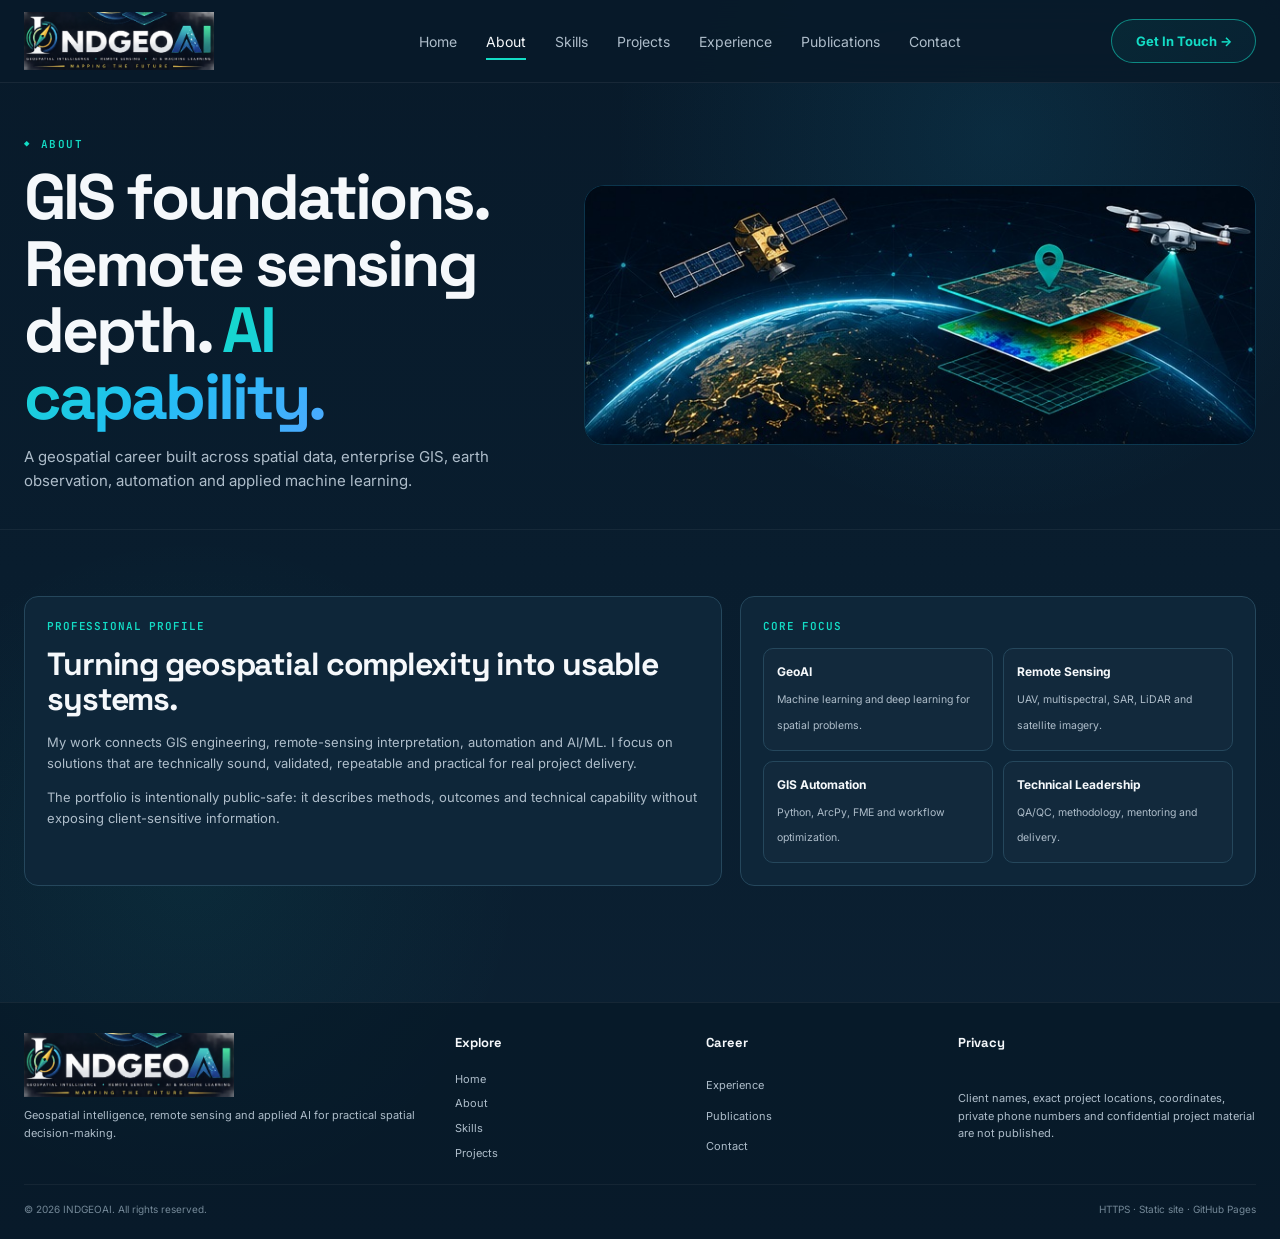
==== about.html @ 771cdc57 "Add files via upload" ====
<!doctype html><html lang="en"><head>
<meta charset="utf-8"><meta name="viewport" content="width=device-width,initial-scale=1">
<meta name="description" content="INDGEOAI — Geospatial AI, Remote Sensing and GIS portfolio.">
<title>About | INDGEOAI</title>
<link rel="icon" type="image/png" href="assets/favicon.png">
<link rel="preconnect" href="https://fonts.googleapis.com"><link rel="preconnect" href="https://fonts.gstatic.com" crossorigin>
<link href="https://fonts.googleapis.com/css2?family=Inter:wght@400;500;600;700&family=JetBrains+Mono:wght@400;500;600&family=Space+Grotesk:wght@500;600;700&display=swap" rel="stylesheet">
<link rel="stylesheet" href="indgeoai-v5.css?v=6">
</head><body><div class="bg-grid"></div><header class="site-header"><div class="container nav">
<a href="index.html"><img class="logo-img" src="assets/logo.png" alt="INDGEOAI logo"></a>
<button class="menu-btn" aria-label="Open navigation">Menu</button>
<nav class="nav-links"><a href="index.html" class="">Home</a><a href="about.html" class="active">About</a><a href="skills.html" class="">Skills</a><a href="projects.html" class="">Projects</a><a href="experience.html" class="">Experience</a><a href="publications.html" class="">Publications</a><a href="contact.html" class="">Contact</a></nav>
<div class="nav-actions"><a class="header-cta" href="contact.html">Get In Touch →</a></div>
</div></header><main>
<section class="container page-hero reveal"><div><div class="kicker">About</div><h1>GIS foundations. Remote sensing depth. <span class="gradient-text">AI capability.</span></h1><p>A geospatial career built across spatial data, enterprise GIS, earth observation, automation and applied machine learning.</p></div><div class="page-scene"><img class="page-hero-image" src="assets/hero-geoai.jpg" alt="Synthetic GeoAI globe, satellite, drone and map layers"></div></section>
<section class="section section-border"><div class="container about-grid">
<div class="story-card reveal"><div class="dash-title">Professional Profile</div><h2 class="section-title" style="font-size:32px;margin-bottom:16px">Turning geospatial complexity into usable systems.</h2><p>My work connects GIS engineering, remote-sensing interpretation, automation and AI/ML. I focus on solutions that are technically sound, validated, repeatable and practical for real project delivery.</p><p style="margin-top:13px">The portfolio is intentionally public-safe: it describes methods, outcomes and technical capability without exposing client-sensitive information.</p></div>
<div class="focus-card reveal"><div class="dash-title">Core Focus</div><div class="focus-grid">
<div class="focus-item"><b>GeoAI</b><span>Machine learning and deep learning for spatial problems.</span></div>
<div class="focus-item"><b>Remote Sensing</b><span>UAV, multispectral, SAR, LiDAR and satellite imagery.</span></div>
<div class="focus-item"><b>GIS Automation</b><span>Python, ArcPy, FME and workflow optimization.</span></div>
<div class="focus-item"><b>Technical Leadership</b><span>QA/QC, methodology, mentoring and delivery.</span></div>
</div></div>
</div></section>
</main><footer class="footer"><div class="container">
<div class="footer-grid">
<div><img src="assets/logo.png" class="footer-logo" alt="INDGEOAI"><p style="margin-top:10px">Geospatial intelligence, remote sensing and applied AI for practical spatial decision-making.</p></div>
<div class="footer-col"><h4>Explore</h4><a href="index.html">Home</a><a href="about.html">About</a><a href="skills.html">Skills</a><a href="projects.html">Projects</a></div>
<div class="footer-col"><h4>Career</h4><a href="experience.html">Experience</a><a href="publications.html">Publications</a><a href="contact.html">Contact</a></div>
<div class="footer-col"><h4>Privacy</h4><p>Client names, exact project locations, coordinates, private phone numbers and confidential project material are not published.</p></div>
</div>
<div class="footer-bottom"><span>© 2026 INDGEOAI. All rights reserved.</span><span>HTTPS · Static site · GitHub Pages</span></div>
</div></footer><script src="indgeoai-v5.js?v=6"></script></body></html>
---- indgeoai-v5.css ----
:root{
  --bg:#081a2a;
  --bg2:#0c2133;
  --bg3:#10283c;
  --panel:#0e2639;
  --panel2:#122f45;
  --panel3:#17384f;
  --line:#25475c;
  --line2:#35617a;
  --text:#f5f8fb;
  --muted:#aebdca;
  --dim:#748898;
  --teal:#13dcc5;
  --cyan:#22bff4;
  --blue:#4da9ff;
  --green:#70d548;
  --gold:#f2b741;
  --danger:#ff796c;
  --display:"Space Grotesk",Inter,system-ui,sans-serif;
  --body:Inter,system-ui,-apple-system,BlinkMacSystemFont,"Segoe UI",sans-serif;
  --mono:"JetBrains Mono",ui-monospace,SFMono-Regular,Consolas,monospace;
  --max:1320px;
}
*{box-sizing:border-box;margin:0;padding:0}
html{scroll-behavior:smooth}
body{
  min-height:100vh;color:var(--text);font-family:var(--body);line-height:1.6;
  background:
    radial-gradient(circle at 78% 11%,rgba(34,191,244,.10),transparent 26%),
    radial-gradient(circle at 15% 70%,rgba(19,220,197,.06),transparent 24%),
    linear-gradient(180deg,var(--bg) 0%,#091d2e 46%,var(--bg2) 100%);
  -webkit-font-smoothing:antialiased;
}
a{text-decoration:none;color:inherit}
img{display:block;max-width:100%}
button,input,textarea{font:inherit}
button{cursor:pointer}
::selection{background:rgba(19,220,197,.25)}
.container{width:min(var(--max),calc(100% - 48px));margin-inline:auto}
.bg-grid{
  position:fixed;inset:0;pointer-events:none;z-index:-2;opacity:.24;
  background-image:linear-gradient(rgba(255,255,255,.025) 1px,transparent 1px),linear-gradient(90deg,rgba(255,255,255,.025) 1px,transparent 1px);
  background-size:68px 68px;
  mask-image:radial-gradient(ellipse 82% 62% at 58% 8%,black 30%,transparent 82%);
}

/* Header */
.site-header{
  position:sticky;top:0;z-index:100;background:rgba(8,26,42,.90);backdrop-filter:blur(18px);
  border-bottom:1px solid rgba(255,255,255,.065);
}
.nav{height:82px;display:grid;grid-template-columns:290px 1fr 190px;align-items:center;gap:22px}
.logo-img{height:58px;width:auto;max-width:280px;object-fit:contain}
.nav-links{display:flex;align-items:center;justify-content:center;gap:29px;color:var(--muted);font-size:14px}
.nav-links a{position:relative;padding:29px 0 27px;white-space:nowrap;transition:.2s}
.nav-links a:hover,.nav-links a.active{color:var(--text)}
.nav-links a:after{content:"";position:absolute;height:2px;left:0;right:100%;bottom:20px;background:var(--teal);transition:.2s}
.nav-links a:hover:after,.nav-links a.active:after{right:0}
.nav-actions{display:flex;justify-content:flex-end;align-items:center;gap:12px}
.header-cta{
  min-width:145px;display:inline-flex;justify-content:center;align-items:center;gap:9px;
  border:1px solid rgba(19,220,197,.55);border-radius:999px;padding:11px 18px;color:var(--teal);
  background:linear-gradient(135deg,rgba(19,220,197,.07),rgba(34,191,244,.05));font-weight:700;font-size:13px
}
.header-cta:hover{background:rgba(19,220,197,.12)}
.menu-btn{display:none;border:1px solid var(--line);background:var(--panel);color:var(--text);border-radius:10px;padding:9px 12px}

/* Typography */
.kicker{display:flex;align-items:center;gap:10px;color:var(--teal);font:600 11px var(--mono);letter-spacing:.14em;text-transform:uppercase}
.kicker:before{content:"◆";font-size:9px}
h1,h2,h3,h4{font-family:var(--display)}
.gradient-text{background:linear-gradient(135deg,var(--teal),var(--cyan) 52%,var(--blue));-webkit-background-clip:text;background-clip:text;color:transparent}
.section-title{font-size:clamp(30px,3.6vw,48px);letter-spacing:-.035em;line-height:1.08}
.section-copy{max-width:650px;color:var(--muted);font-size:14.5px}
.accent-line{height:3px;width:56px;background:linear-gradient(90deg,var(--gold),transparent);margin:18px 0 24px}

/* Buttons */
.btn{display:inline-flex;align-items:center;justify-content:center;gap:9px;border-radius:10px;padding:13px 19px;font-weight:700;font-size:13px;transition:.2s}
.btn-primary{background:linear-gradient(135deg,#119f8e,var(--teal));color:#061c23;border:1px solid var(--teal)}
.btn-outline{border:1px solid var(--line2);color:var(--text);background:rgba(255,255,255,.018)}
.btn:hover{transform:translateY(-2px)}

/* Hero scene */
.home-hero{padding:48px 0 26px;min-height:610px;display:grid;grid-template-columns:.92fr 1.08fr;gap:28px;align-items:center}
.hero-copy h1{font-size:clamp(44px,5.3vw,72px);line-height:1.04;letter-spacing:-.045em;margin-top:18px}
.hero-copy p{font-size:17px;color:var(--muted);max-width:640px;margin-top:22px}
.hero-actions{display:flex;gap:12px;flex-wrap:wrap;margin-top:28px}
.geo-stage{position:relative;height:500px;min-width:0}
.geo-stage svg{position:absolute;inset:0;width:100%;height:100%}
.globe-glow{filter:drop-shadow(0 0 30px rgba(34,191,244,.18))}
.scene-label{
  position:absolute;right:24px;bottom:28px;padding:12px 14px;border-radius:12px;border:1px solid rgba(255,255,255,.08);
  background:rgba(8,27,43,.72);backdrop-filter:blur(8px);font:500 10px var(--mono);color:var(--muted);letter-spacing:.04em
}

/* Metric bar */
.metric-bar{display:grid;grid-template-columns:repeat(5,1fr);border:1px solid var(--line);border-radius:16px;background:linear-gradient(180deg,rgba(18,47,69,.9),rgba(11,33,51,.85));overflow:hidden;margin:16px auto 42px}
.metric-item{min-height:106px;display:grid;grid-template-columns:48px 1fr;gap:13px;align-items:center;padding:20px;border-right:1px solid var(--line)}
.metric-item:last-child{border-right:none}
.metric-icon{width:42px;height:42px;border:1px solid rgba(19,220,197,.35);border-radius:11px;display:grid;place-items:center;color:var(--teal);font-size:22px;background:rgba(19,220,197,.05)}
.metric-item strong{font:700 29px var(--display);color:var(--cyan);display:block;line-height:1}
.metric-item span{color:var(--muted);font-size:11px}

/* Section shared */
.section{padding:66px 0}
.section-border{border-top:1px solid rgba(255,255,255,.055)}
.section-head{display:flex;align-items:end;justify-content:space-between;gap:30px;margin-bottom:28px}
.section-head .left{display:grid;gap:9px}

/* Visual project cards */
.project-grid{display:grid;grid-template-columns:repeat(4,1fr);gap:16px}
.project-card{border:1px solid var(--line);background:linear-gradient(180deg,var(--panel),rgba(10,31,48,.96));border-radius:14px;overflow:hidden;transition:.22s;min-width:0}
.project-card:hover{transform:translateY(-4px);border-color:var(--line2);box-shadow:0 18px 45px rgba(0,0,0,.16)}
.project-art{height:150px;position:relative;overflow:hidden;background:#12324a}
.project-art svg{width:100%;height:100%}
.project-body{padding:16px}
.project-card h3{font-size:17px;margin:0 0 8px}
.project-card p{font-size:12.7px;color:var(--muted);min-height:60px}
.pills{display:flex;gap:7px;flex-wrap:wrap;margin-top:12px}
.pill{font:500 9.5px var(--mono);border:1px solid rgba(19,220,197,.38);border-radius:999px;padding:4px 8px;color:var(--teal)}
.pill.green{border-color:rgba(112,213,72,.38);color:var(--green)}
.pill.blue{border-color:rgba(77,169,255,.4);color:var(--blue)}
.card-arrow{width:28px;height:28px;border:1px solid rgba(19,220,197,.4);border-radius:50%;display:grid;place-items:center;color:var(--teal);margin-left:auto;margin-top:-29px}

/* Page hero */
.page-hero{padding:54px 0 36px;display:grid;grid-template-columns:.88fr 1.12fr;gap:32px;align-items:center}
.page-hero h1{font-size:clamp(42px,5vw,64px);line-height:1.04;letter-spacing:-.045em;margin-top:13px}
.page-hero p{color:var(--muted);font-size:15px;margin-top:15px;max-width:620px}
.page-scene{height:260px;position:relative}
.page-scene svg{width:100%;height:100%}

/* Filters */
.filters{display:flex;gap:10px;flex-wrap:wrap;margin:6px 0 24px}
.filter-btn{border:1px solid var(--line);background:rgba(255,255,255,.018);color:var(--muted);padding:9px 14px;border-radius:8px;font-size:11px;transition:.2s}
.filter-btn:hover{border-color:var(--line2);color:var(--text)}
.filter-btn.active{background:linear-gradient(135deg,#118f82,#13bda9);border-color:var(--teal);color:#061c23;font-weight:700}
.project-card.hidden{display:none}

/* Experience dashboard */
.career-wrap{border:1px solid var(--line);border-radius:16px;padding:18px 20px;background:rgba(13,38,57,.88)}
.career-track{display:grid;grid-template-columns:repeat(5,1fr);gap:0;position:relative;padding-bottom:30px}
.career-track:after{content:"";position:absolute;left:20px;right:20px;bottom:9px;height:2px;background:linear-gradient(90deg,var(--teal),var(--cyan),var(--blue),var(--gold))}
.career-step{padding:8px 20px;border-right:1px solid var(--line);position:relative;min-height:138px}
.career-step:last-child{border-right:none}
.career-step:after{content:"";position:absolute;width:13px;height:13px;border-radius:50%;background:var(--bg);border:3px solid var(--cyan);bottom:-27px;left:50%;transform:translateX(-50%);box-shadow:0 0 0 4px rgba(34,191,244,.08)}
.career-year{font:500 10px var(--mono);color:var(--cyan);margin-bottom:6px}
.career-step h3{font-size:15px;margin-bottom:6px}
.career-step p{font-size:11.3px;color:var(--muted)}
.dashboard-grid{display:grid;grid-template-columns:1fr 1.05fr 1.05fr .78fr;gap:14px;margin-top:14px}
.dash-card{border:1px solid var(--line);border-radius:14px;background:var(--panel);padding:18px;min-width:0}
.dash-title{font:600 11px var(--mono);letter-spacing:.08em;text-transform:uppercase;color:var(--teal);margin-bottom:14px}
.dash-list{display:grid;gap:12px}
.dash-row{display:grid;grid-template-columns:34px 1fr;gap:10px;align-items:start}
.dash-icon{width:32px;height:32px;border:1px solid rgba(19,220,197,.3);border-radius:8px;display:grid;place-items:center;color:var(--teal)}
.dash-row b{font-size:12.5px;display:block}
.dash-row span{font-size:11px;color:var(--muted)}
.skill-mini{display:grid;grid-template-columns:1fr 1fr;gap:8px}
.skill-mini div{padding:10px;border:1px solid var(--line);border-radius:9px;color:var(--muted);font-size:11px;background:rgba(255,255,255,.015)}
.education-item{display:grid;grid-template-columns:36px 1fr;gap:10px;margin-bottom:14px}
.education-item b{font-size:12px}
.education-item span{display:block;color:var(--muted);font-size:10.5px}
.glance{display:grid;gap:13px}
.glance-item{display:grid;grid-template-columns:34px 1fr;gap:10px;align-items:center}
.glance-item strong{display:block;color:var(--cyan);font:700 23px var(--display);line-height:1}
.glance-item span{font-size:10.5px;color:var(--muted)}
.bottom-dashboard{display:grid;grid-template-columns:1fr 1fr 1.2fr;gap:14px;margin-top:14px}
.bullet-list{padding-left:16px;color:var(--muted);font-size:11.5px}
.bullet-list li{margin-bottom:7px}

/* About / skills */
.about-grid{display:grid;grid-template-columns:1.15fr .85fr;gap:18px}
.story-card,.focus-card{border:1px solid var(--line);border-radius:14px;background:var(--panel);padding:22px}
.story-card p,.focus-card p{color:var(--muted);font-size:13px}
.focus-grid{display:grid;grid-template-columns:1fr 1fr;gap:10px;margin-top:15px}
.focus-item{padding:13px;border:1px solid var(--line);border-radius:10px;background:rgba(255,255,255,.015)}
.focus-item b{display:block;font-size:12px;margin-bottom:4px}
.focus-item span{font-size:10.5px;color:var(--muted)}
.skills-grid{display:grid;grid-template-columns:repeat(3,1fr);gap:14px}
.skill-card{border:1px solid var(--line);border-radius:14px;background:var(--panel);padding:19px}
.skill-card h3{font-size:16px;margin-bottom:12px}
.skill-tags{display:flex;flex-wrap:wrap;gap:7px}
.skill-tag{font-size:10.5px;color:var(--muted);border:1px solid var(--line);border-radius:999px;padding:6px 9px;background:rgba(255,255,255,.015)}

/* Publications */
.pub-layout{display:grid;grid-template-columns:1.2fr .8fr;gap:16px}
.pub-card{border:1px solid var(--line);background:var(--panel);border-radius:14px;padding:20px}
.pub-item{padding:16px 0;border-bottom:1px solid var(--line)}
.pub-item:last-child{border-bottom:none}
.pub-item small{color:var(--teal);font:500 10px var(--mono)}
.pub-item h3{font-size:16px;margin:6px 0}
.pub-item p{font-size:11.5px;color:var(--muted)}
.award-grid{display:grid;gap:10px}
.award{display:grid;grid-template-columns:40px 1fr;gap:11px;padding:13px;border:1px solid var(--line);border-radius:10px;background:rgba(255,255,255,.015)}
.award .icon{width:38px;height:38px;border-radius:10px;border:1px solid rgba(242,183,65,.36);display:grid;place-items:center;color:var(--gold)}
.award b{font-size:12px;display:block}
.award span{font-size:10.5px;color:var(--muted)}

/* Contact */
.contact-grid{display:grid;grid-template-columns:1fr 1.15fr;gap:34px}
.contact-side{display:grid;gap:14px}
.contact-cards{display:grid;grid-template-columns:1fr 1fr;gap:12px}
.contact-card{border:1px solid var(--line);border-radius:14px;background:var(--panel);padding:18px}
.contact-card .big-icon{width:46px;height:46px;border-radius:50%;border:1px solid rgba(19,220,197,.4);display:grid;place-items:center;color:var(--teal);font-size:20px;margin-bottom:12px}
.contact-card h3{font-size:15px}.contact-card p{font-size:11.5px;color:var(--muted);margin:5px 0 12px}
.contact-card a{font:500 10.5px var(--mono);color:var(--teal)}
.project-inquiry{display:flex;justify-content:space-between;gap:15px;align-items:center;border:1px solid var(--line);border-radius:14px;background:var(--panel);padding:18px}
.project-inquiry p{font-size:11.5px;color:var(--muted)}
.form-card{border-left:1px solid var(--line);padding-left:34px}
.form-card h2{color:var(--cyan);font-size:20px;margin-bottom:10px}
.contact-form{display:grid;grid-template-columns:1fr 1fr;gap:10px;background:var(--panel);border:1px solid var(--line);padding:16px;border-radius:14px}
.contact-form input,.contact-form textarea{
  border:1px solid var(--line);border-radius:7px;background:#0b2335;color:var(--text);padding:12px;outline:none;font-size:11px
}
.contact-form input:focus,.contact-form textarea:focus{border-color:var(--teal)}
.contact-form textarea{grid-column:1/-1;min-height:112px;resize:vertical}
.contact-form button{grid-column:1/-1}
.services{display:grid;grid-template-columns:repeat(4,1fr);gap:12px;margin-top:18px}
.service-card{border:1px solid var(--line);border-radius:12px;background:var(--panel);padding:16px}
.service-card b{display:block;font-size:12.5px;margin:8px 0 5px}
.service-card p{font-size:10.5px;color:var(--muted)}

/* Footer */
.footer{margin-top:50px;border-top:1px solid rgba(255,255,255,.06);background:rgba(6,22,35,.55);padding:30px 0 22px}
.footer-grid{display:grid;grid-template-columns:1.35fr .75fr .75fr 1fr;gap:28px}
.footer-logo{height:64px;width:auto;max-width:290px;object-fit:contain}
.footer p,.footer a{font-size:11px;color:var(--muted)}
.footer h4{font-size:13px;margin-bottom:10px}
.footer-col{display:grid;gap:7px}
.footer-bottom{display:flex;justify-content:space-between;gap:16px;color:var(--dim);font-size:10px;border-top:1px solid rgba(255,255,255,.05);padding-top:16px;margin-top:22px}

/* Animation */
.reveal{opacity:0;transform:translateY(10px);transition:.45s ease}
.reveal.in{opacity:1;transform:none}

/* Responsive */
@media(max-width:1180px){
  .nav{grid-template-columns:240px 1fr 160px}.logo-img{height:50px}.nav-links{gap:18px;font-size:13px}
  .project-grid{grid-template-columns:repeat(3,1fr)}
  .dashboard-grid{grid-template-columns:1fr 1fr}.bottom-dashboard{grid-template-columns:1fr 1fr}
}
@media(max-width:920px){
  .nav{grid-template-columns:1fr auto}.menu-btn{display:block}.nav-actions{display:none}
  .nav-links{display:none;position:absolute;left:24px;right:24px;top:76px;flex-direction:column;align-items:stretch;padding:14px;border:1px solid var(--line);border-radius:12px;background:var(--panel);box-shadow:0 18px 40px rgba(0,0,0,.28)}
  .nav-links.open{display:flex}.nav-links a{padding:9px 11px}.nav-links a:after{display:none}
  .home-hero,.page-hero,.about-grid,.contact-grid,.pub-layout{grid-template-columns:1fr}
  .geo-stage{height:400px}.page-scene{height:220px}
  .metric-bar{grid-template-columns:repeat(3,1fr)}.metric-item:nth-child(3){border-right:none}
  .project-grid{grid-template-columns:repeat(2,1fr)}
  .career-track{grid-template-columns:1fr}.career-track:after{display:none}.career-step{border-right:none;border-bottom:1px solid var(--line);min-height:auto}.career-step:after{display:none}
  .form-card{border-left:none;padding-left:0}.services{grid-template-columns:repeat(2,1fr)}
  .footer-grid{grid-template-columns:1fr 1fr}
}
@media(max-width:640px){
  .container{width:calc(100% - 26px)}
  .home-hero{padding-top:34px}.hero-copy h1{font-size:44px}.geo-stage{height:340px}
  .metric-bar,.project-grid,.dashboard-grid,.bottom-dashboard,.skills-grid,.contact-cards,.services,.footer-grid{grid-template-columns:1fr}
  .metric-item{border-right:none;border-bottom:1px solid var(--line)}
  .section-head{align-items:flex-start;flex-direction:column}
  .focus-grid{grid-template-columns:1fr}
  .contact-form{grid-template-columns:1fr}.contact-form textarea,.contact-form button{grid-column:1}
  .footer-bottom{flex-direction:column}
}


/* ===== V6 synthetic geospatial imagery ===== */
.project-art img{
  width:100%;
  height:100%;
  display:block;
  object-fit:cover;
  object-position:center;
  transition:transform .35s ease, filter .35s ease;
}
.project-card:hover .project-art img{
  transform:scale(1.035);
  filter:saturate(1.06) contrast(1.03);
}
.hero-image{
  position:absolute;
  inset:0;
  width:100%;
  height:100%;
  object-fit:cover;
  object-position:center;
  border-radius:22px;
  border:1px solid rgba(34,191,244,.18);
  box-shadow:0 22px 65px rgba(0,0,0,.18);
}
.geo-stage:after{
  content:"";
  position:absolute;
  inset:0;
  border-radius:22px;
  background:linear-gradient(90deg,rgba(8,26,42,.18),transparent 38%,rgba(8,26,42,.06));
  pointer-events:none;
}
.page-hero-image{
  width:100%;
  height:100%;
  object-fit:cover;
  object-position:center;
  border-radius:20px;
  border:1px solid rgba(34,191,244,.16);
  box-shadow:0 18px 50px rgba(0,0,0,.16);
}
.page-scene{overflow:hidden;border-radius:20px}
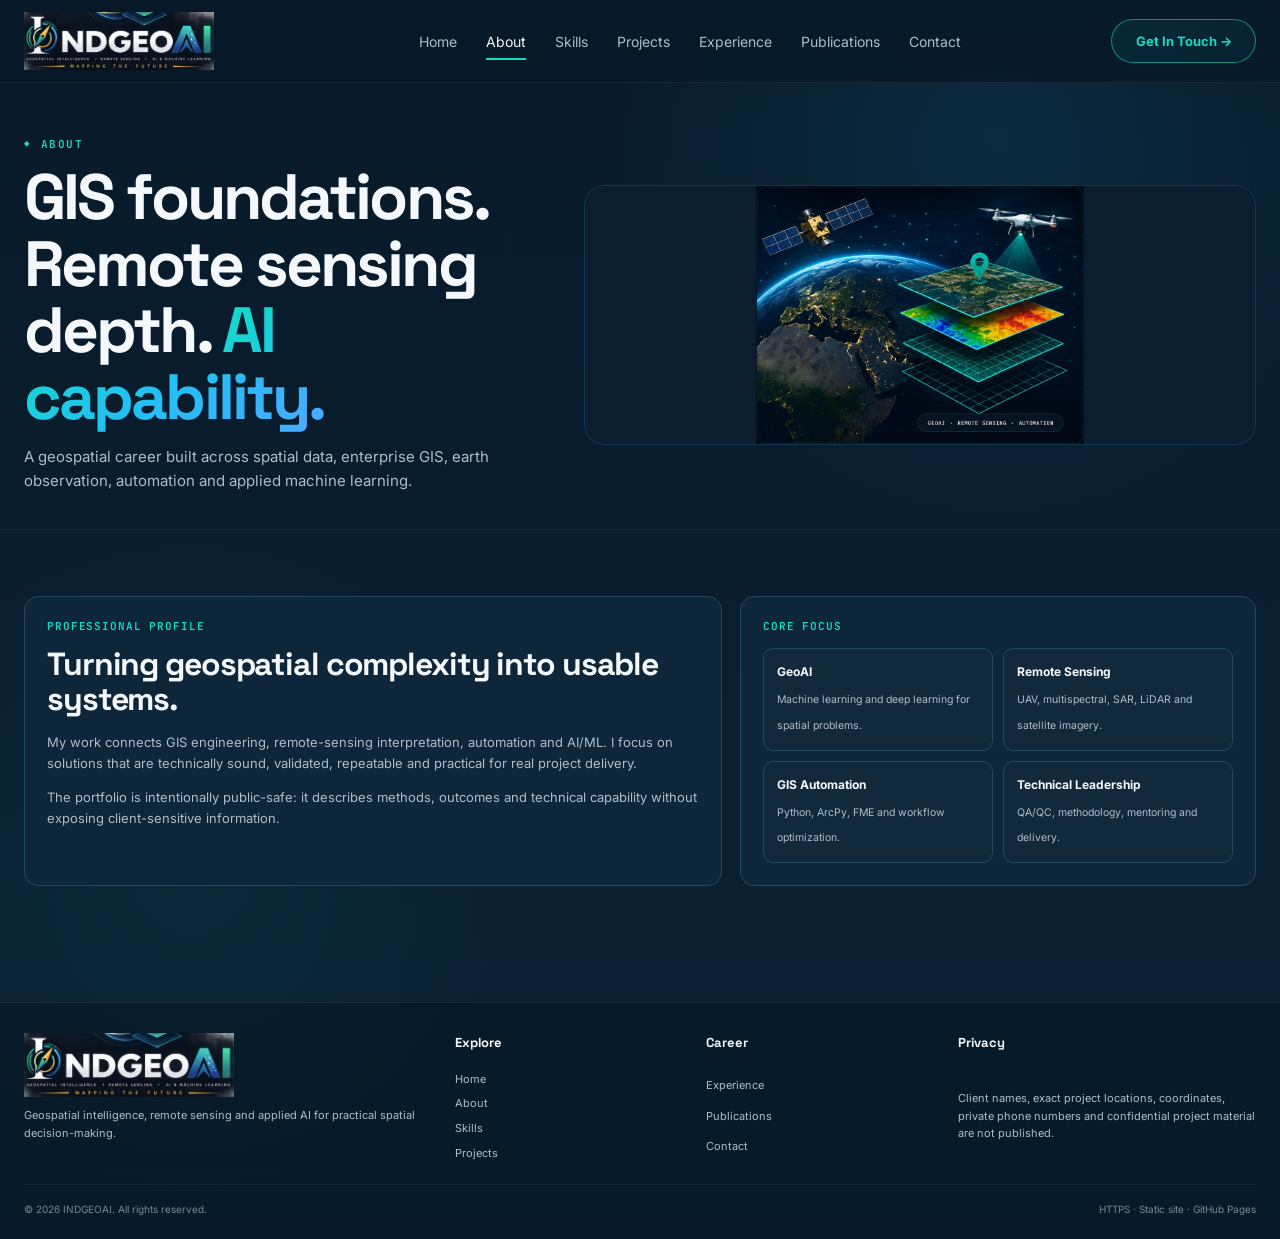
==== commit 981651e0: "Add files via upload" ====
--- a/about.html
+++ b/about.html
@@ -5,14 +5,14 @@
 <link rel="icon" type="image/png" href="assets/favicon.png">
 <link rel="preconnect" href="https://fonts.googleapis.com"><link rel="preconnect" href="https://fonts.gstatic.com" crossorigin>
 <link href="https://fonts.googleapis.com/css2?family=Inter:wght@400;500;600;700&family=JetBrains+Mono:wght@400;500;600&family=Space+Grotesk:wght@500;600;700&display=swap" rel="stylesheet">
-<link rel="stylesheet" href="indgeoai-v5.css?v=6">
+<link rel="stylesheet" href="indgeoai-v5.css?v=8">
 </head><body><div class="bg-grid"></div><header class="site-header"><div class="container nav">
 <a href="index.html"><img class="logo-img" src="assets/logo.png" alt="INDGEOAI logo"></a>
 <button class="menu-btn" aria-label="Open navigation">Menu</button>
 <nav class="nav-links"><a href="index.html" class="">Home</a><a href="about.html" class="active">About</a><a href="skills.html" class="">Skills</a><a href="projects.html" class="">Projects</a><a href="experience.html" class="">Experience</a><a href="publications.html" class="">Publications</a><a href="contact.html" class="">Contact</a></nav>
 <div class="nav-actions"><a class="header-cta" href="contact.html">Get In Touch →</a></div>
 </div></header><main>
-<section class="container page-hero reveal"><div><div class="kicker">About</div><h1>GIS foundations. Remote sensing depth. <span class="gradient-text">AI capability.</span></h1><p>A geospatial career built across spatial data, enterprise GIS, earth observation, automation and applied machine learning.</p></div><div class="page-scene"><img class="page-hero-image" src="assets/hero-geoai.jpg" alt="Synthetic GeoAI globe, satellite, drone and map layers"></div></section>
+<section class="container page-hero reveal"><div><div class="kicker">About</div><h1>GIS foundations. Remote sensing depth. <span class="gradient-text">AI capability.</span></h1><p>A geospatial career built across spatial data, enterprise GIS, earth observation, automation and applied machine learning.</p></div><div class="page-scene"><img class="page-hero-image" src="assets/hero-geoai-v2.jpg" alt="Synthetic GeoAI globe, satellite, drone and map layers"></div></section>
 <section class="section section-border"><div class="container about-grid">
 <div class="story-card reveal"><div class="dash-title">Professional Profile</div><h2 class="section-title" style="font-size:32px;margin-bottom:16px">Turning geospatial complexity into usable systems.</h2><p>My work connects GIS engineering, remote-sensing interpretation, automation and AI/ML. I focus on solutions that are technically sound, validated, repeatable and practical for real project delivery.</p><p style="margin-top:13px">The portfolio is intentionally public-safe: it describes methods, outcomes and technical capability without exposing client-sensitive information.</p></div>
 <div class="focus-card reveal"><div class="dash-title">Core Focus</div><div class="focus-grid">
@@ -30,4 +30,4 @@
 <div class="footer-col"><h4>Privacy</h4><p>Client names, exact project locations, coordinates, private phone numbers and confidential project material are not published.</p></div>
 </div>
 <div class="footer-bottom"><span>© 2026 INDGEOAI. All rights reserved.</span><span>HTTPS · Static site · GitHub Pages</span></div>
-</div></footer><script src="indgeoai-v5.js?v=6"></script></body></html>+</div></footer><script src="indgeoai-v5.js?v=8"></script></body></html>
--- a/indgeoai-v5.css
+++ b/indgeoai-v5.css
@@ -305,3 +305,40 @@
   box-shadow:0 18px 50px rgba(0,0,0,.16);
 }
 .page-scene{overflow:hidden;border-radius:20px}
+
+
+/* ===== V7 hero-fit correction ===== */
+.hero-image,
+.page-hero-image{
+  object-fit:contain !important;
+  object-position:center center !important;
+  background:#0a1e30;
+}
+.geo-stage{
+  display:flex;
+  align-items:center;
+  justify-content:center;
+  overflow:hidden;
+  border-radius:22px;
+}
+.hero-image{
+  inset:0;
+  padding:0;
+}
+.page-scene{
+  background:#0a1e30;
+}
+
+/* V8 clickable project-detail interactions */
+.card-arrow{text-decoration:none;transition:transform .18s ease,background .18s ease,border-color .18s ease}
+.card-arrow:hover,.card-arrow:focus-visible{transform:translateX(3px);background:rgba(19,220,197,.10);border-color:var(--teal);outline:none}
+.detail-projects{display:grid;gap:18px}
+.detail-project{scroll-margin-top:105px;border:1px solid var(--line);background:linear-gradient(180deg,var(--panel),rgba(10,31,48,.96));border-radius:16px;padding:24px}
+.detail-project-head{display:flex;justify-content:space-between;gap:24px;align-items:flex-start}
+.detail-project h2{font-size:26px;margin:8px 0 9px}
+.detail-project p{color:var(--muted);max-width:760px;font-size:13px}
+.detail-bullets{margin:18px 0 16px;padding-left:19px;color:var(--muted);font-size:13px}
+.detail-bullets li{margin-bottom:8px}
+.back-link{white-space:nowrap;color:var(--teal);font:500 11px var(--mono);border:1px solid var(--line);border-radius:999px;padding:7px 10px}
+.back-link:hover{border-color:var(--teal);background:rgba(19,220,197,.06)}
+@media(max-width:640px){.detail-project-head{flex-direction:column}.back-link{align-self:flex-start}}
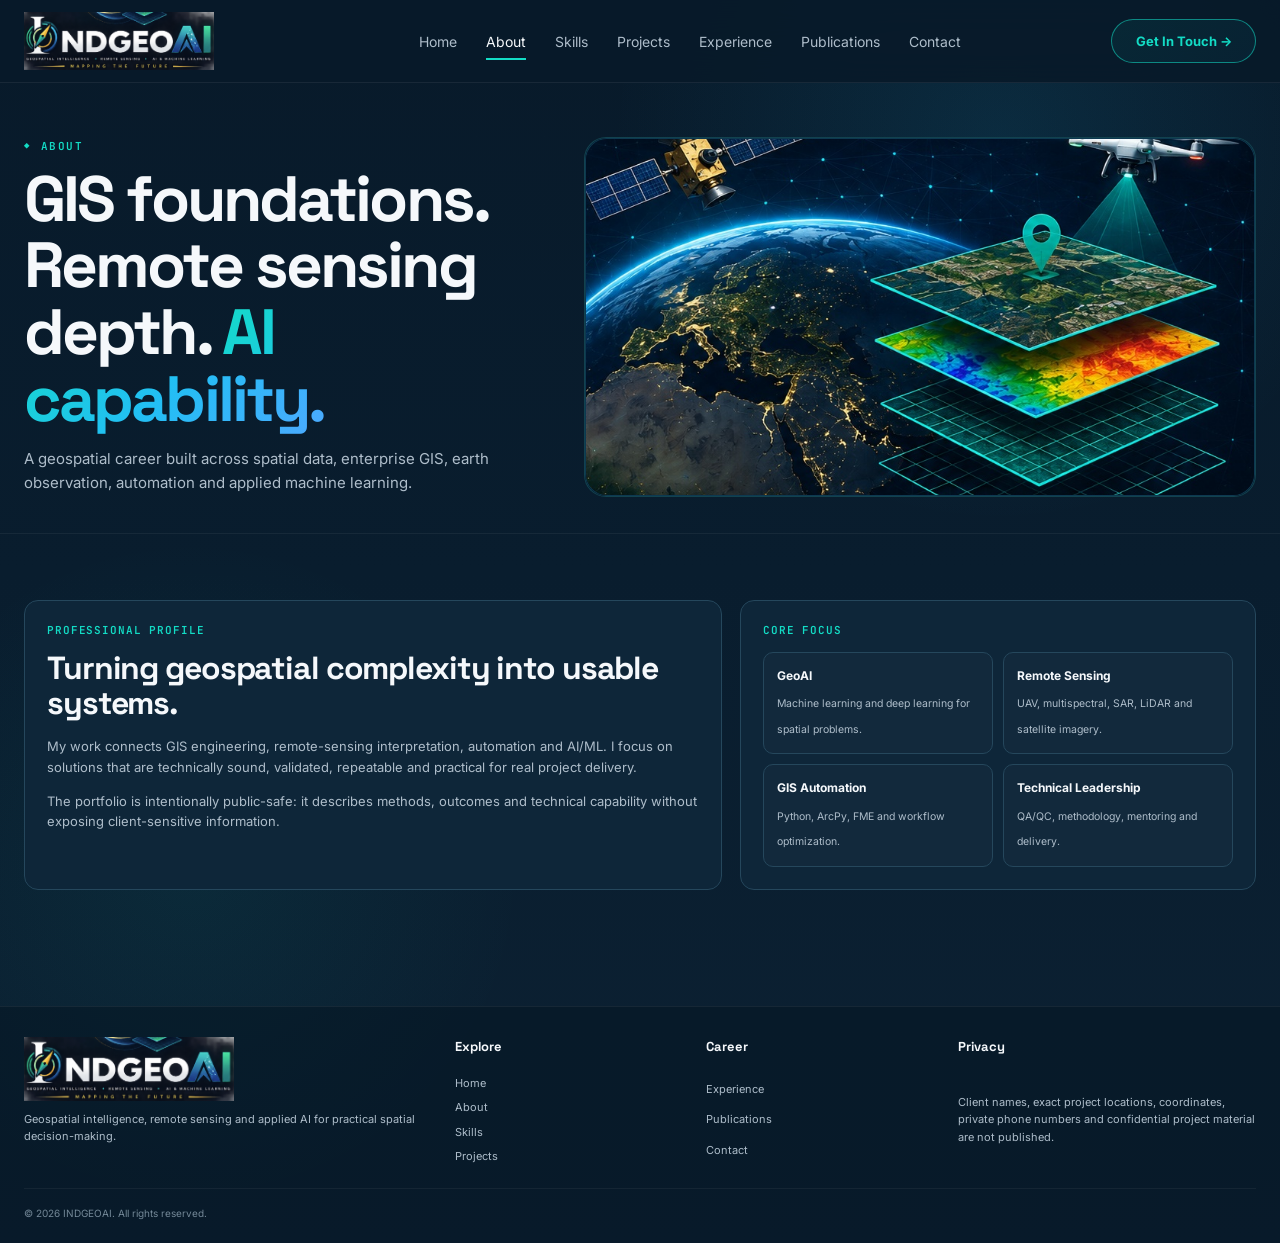
==== commit b2b263d1: "Update about.html" ====
--- a/about.html
+++ b/about.html
@@ -29,5 +29,7 @@
 <div class="footer-col"><h4>Career</h4><a href="experience.html">Experience</a><a href="publications.html">Publications</a><a href="contact.html">Contact</a></div>
 <div class="footer-col"><h4>Privacy</h4><p>Client names, exact project locations, coordinates, private phone numbers and confidential project material are not published.</p></div>
 </div>
-<div class="footer-bottom"><span>© 2026 INDGEOAI. All rights reserved.</span><span>HTTPS · Static site · GitHub Pages</span></div>
-</div></footer><script src="indgeoai-v5.js?v=8"></script></body></html>+<div class="footer-bottom">
+  <span>© 2026 INDGEOAI. All rights reserved.</span>
+</div>
+</div></footer><script src="indgeoai-v5.js?v=8"></script></body></html>
--- a/indgeoai-v5.css
+++ b/indgeoai-v5.css
@@ -342,3 +342,35 @@
 .back-link{white-space:nowrap;color:var(--teal);font:500 11px var(--mono);border:1px solid var(--line);border-radius:999px;padding:7px 10px}
 .back-link:hover{border-color:var(--teal);background:rgba(19,220,197,.06)}
 @media(max-width:640px){.detail-project-head{flex-direction:column}.back-link{align-self:flex-start}}
+
+
+/* ===== Hero image fit update =====
+   Overrides the earlier V7 contain rule so page hero artwork fills its panel.
+*/
+.page-scene {
+  width: 100%;
+  height: 360px;
+  overflow: hidden;
+  border-radius: 22px;
+  border: 1px solid rgba(52, 211, 199, 0.20);
+  background: #0a1e30;
+}
+
+.page-hero-image {
+  width: 100%;
+  height: 100%;
+  display: block;
+  object-fit: cover !important;
+  object-position: center 45% !important;
+  border-radius: 22px;
+}
+
+@media (max-width: 768px) {
+  .page-scene {
+    height: 260px;
+  }
+
+  .page-hero-image {
+    object-position: center !important;
+  }
+}
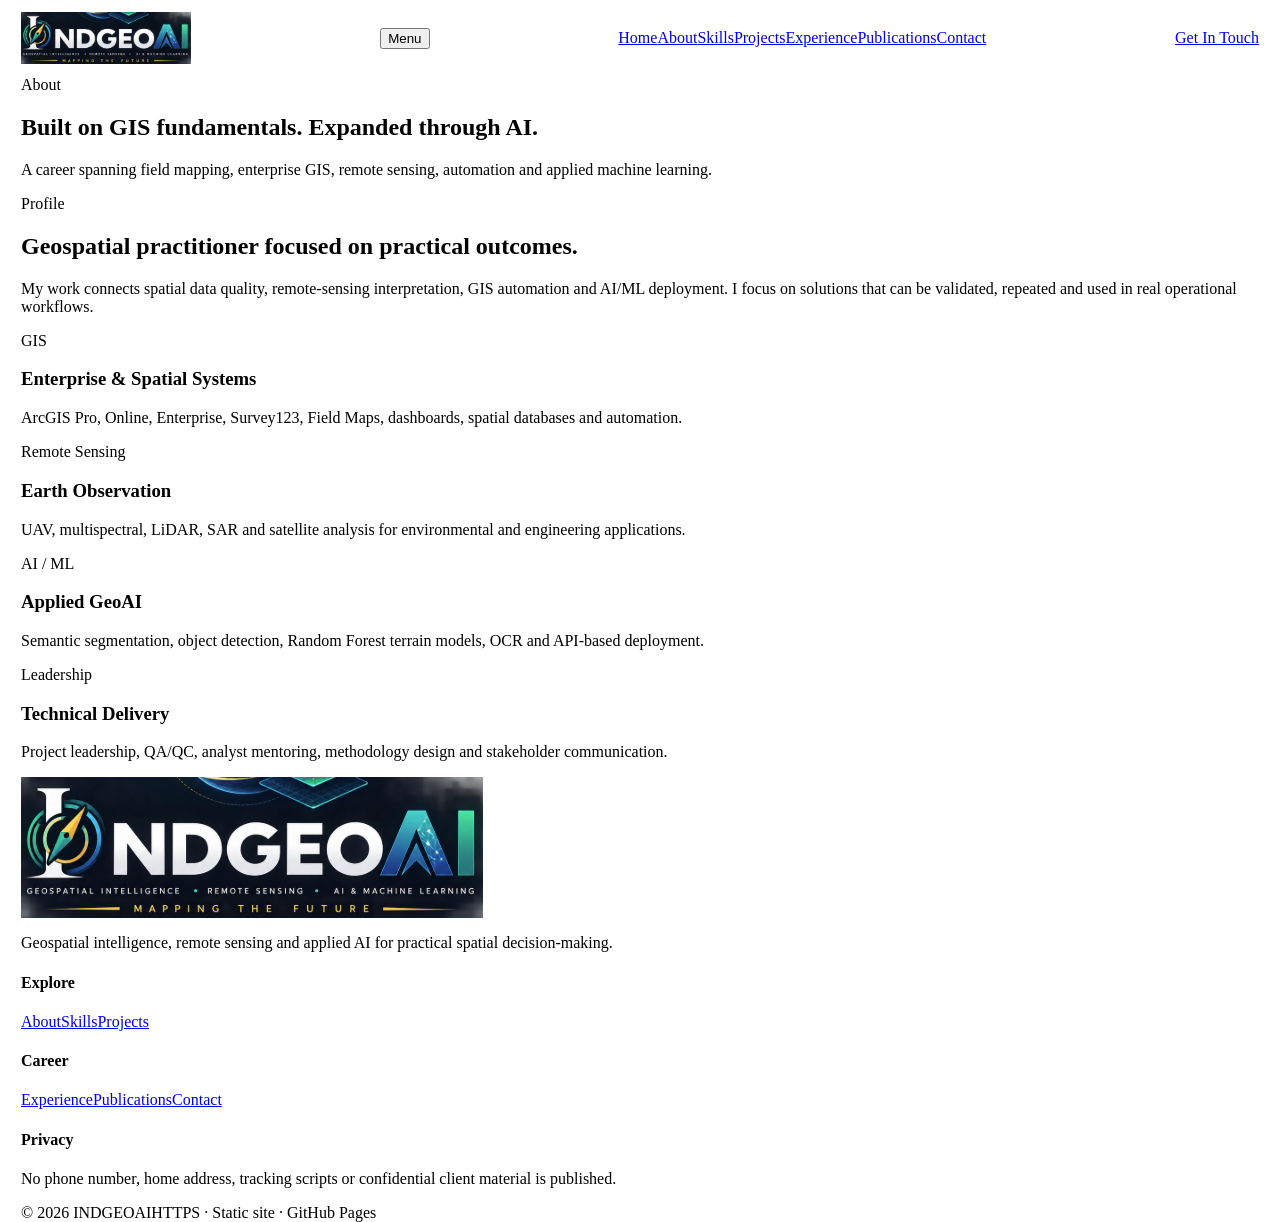
==== commit 5c3dd69e: "Add files via upload" ====
--- a/about.html
+++ b/about.html
@@ -1,35 +1,41 @@
 <!doctype html><html lang="en"><head>
 <meta charset="utf-8"><meta name="viewport" content="width=device-width,initial-scale=1">
 <meta name="description" content="INDGEOAI — Geospatial AI, Remote Sensing and GIS portfolio.">
+<style>
+html,body{margin:0;width:100%;overflow-x:hidden}
+.site-header{position:sticky;top:0;z-index:50}
+.container{width:min(1240px,calc(100% - 42px));margin:0 auto}
+.nav{min-height:76px;display:flex;align-items:center;justify-content:space-between;gap:22px}
+.logo-img{display:block;height:52px;width:auto;max-width:245px;object-fit:contain}
+.hero{display:grid;grid-template-columns:minmax(0,1.02fr) minmax(0,.98fr);gap:46px;align-items:center}
+@media(max-width:1050px){.hero{grid-template-columns:1fr}}
+</style>
+
 <title>About | INDGEOAI</title>
 <link rel="icon" type="image/png" href="assets/favicon.png">
 <link rel="preconnect" href="https://fonts.googleapis.com"><link rel="preconnect" href="https://fonts.gstatic.com" crossorigin>
-<link href="https://fonts.googleapis.com/css2?family=Inter:wght@400;500;600;700&family=JetBrains+Mono:wght@400;500;600&family=Space+Grotesk:wght@500;600;700&display=swap" rel="stylesheet">
-<link rel="stylesheet" href="indgeoai-v5.css?v=8">
-</head><body><div class="bg-grid"></div><header class="site-header"><div class="container nav">
-<a href="index.html"><img class="logo-img" src="assets/logo.png" alt="INDGEOAI logo"></a>
-<button class="menu-btn" aria-label="Open navigation">Menu</button>
+<link href="https://fonts.googleapis.com/css2?family=Inter:wght@400;500;600&family=JetBrains+Mono:wght@400;500;600&family=Space+Grotesk:wght@500;600;700&display=swap" rel="stylesheet">
+<link rel="stylesheet" href="indgeoai-v4.css?v=4"></head><body><div class="grid-overlay"></div>
+<header class="site-header"><div class="container nav">
+<a href="index.html" class="logo-wrap"><img src="assets/logo.png" class="logo-img" alt="INDGEOAI"></a>
+<button class="menu-btn" aria-label="Toggle menu">Menu</button>
 <nav class="nav-links"><a href="index.html" class="">Home</a><a href="about.html" class="active">About</a><a href="skills.html" class="">Skills</a><a href="projects.html" class="">Projects</a><a href="experience.html" class="">Experience</a><a href="publications.html" class="">Publications</a><a href="contact.html" class="">Contact</a></nav>
-<div class="nav-actions"><a class="header-cta" href="contact.html">Get In Touch →</a></div>
+<div class="nav-actions"><a class="cta" href="contact.html">Get In Touch</a></div>
 </div></header><main>
-<section class="container page-hero reveal"><div><div class="kicker">About</div><h1>GIS foundations. Remote sensing depth. <span class="gradient-text">AI capability.</span></h1><p>A geospatial career built across spatial data, enterprise GIS, earth observation, automation and applied machine learning.</p></div><div class="page-scene"><img class="page-hero-image" src="assets/hero-geoai-v2.jpg" alt="Synthetic GeoAI globe, satellite, drone and map layers"></div></section>
-<section class="section section-border"><div class="container about-grid">
-<div class="story-card reveal"><div class="dash-title">Professional Profile</div><h2 class="section-title" style="font-size:32px;margin-bottom:16px">Turning geospatial complexity into usable systems.</h2><p>My work connects GIS engineering, remote-sensing interpretation, automation and AI/ML. I focus on solutions that are technically sound, validated, repeatable and practical for real project delivery.</p><p style="margin-top:13px">The portfolio is intentionally public-safe: it describes methods, outcomes and technical capability without exposing client-sensitive information.</p></div>
-<div class="focus-card reveal"><div class="dash-title">Core Focus</div><div class="focus-grid">
-<div class="focus-item"><b>GeoAI</b><span>Machine learning and deep learning for spatial problems.</span></div>
-<div class="focus-item"><b>Remote Sensing</b><span>UAV, multispectral, SAR, LiDAR and satellite imagery.</span></div>
-<div class="focus-item"><b>GIS Automation</b><span>Python, ArcPy, FME and workflow optimization.</span></div>
-<div class="focus-item"><b>Technical Leadership</b><span>QA/QC, methodology, mentoring and delivery.</span></div>
-</div></div>
-</div></section>
+<section class="container page-hero"><div class="eyebrow">About</div><h1>Built on GIS fundamentals. Expanded through <span>AI.</span></h1><p>A career spanning field mapping, enterprise GIS, remote sensing, automation and applied machine learning.</p></section>
+<section class="section"><div class="container">
+<div class="section-head"><div><div class="eyebrow">Profile</div><h2>Geospatial practitioner focused on practical outcomes.</h2></div><p>My work connects spatial data quality, remote-sensing interpretation, GIS automation and AI/ML deployment. I focus on solutions that can be validated, repeated and used in real operational workflows.</p></div>
+<div class="cards">
+<div class="card"><span class="tag">GIS</span><h3>Enterprise & Spatial Systems</h3><p>ArcGIS Pro, Online, Enterprise, Survey123, Field Maps, dashboards, spatial databases and automation.</p></div>
+<div class="card"><span class="tag">Remote Sensing</span><h3>Earth Observation</h3><p>UAV, multispectral, LiDAR, SAR and satellite analysis for environmental and engineering applications.</p></div>
+<div class="card"><span class="tag">AI / ML</span><h3>Applied GeoAI</h3><p>Semantic segmentation, object detection, Random Forest terrain models, OCR and API-based deployment.</p></div>
+<div class="card"><span class="tag">Leadership</span><h3>Technical Delivery</h3><p>Project leadership, QA/QC, analyst mentoring, methodology design and stakeholder communication.</p></div>
+</div></div></section>
 </main><footer class="footer"><div class="container">
 <div class="footer-grid">
-<div><img src="assets/logo.png" class="footer-logo" alt="INDGEOAI"><p style="margin-top:10px">Geospatial intelligence, remote sensing and applied AI for practical spatial decision-making.</p></div>
-<div class="footer-col"><h4>Explore</h4><a href="index.html">Home</a><a href="about.html">About</a><a href="skills.html">Skills</a><a href="projects.html">Projects</a></div>
+<div><img src="assets/logo.png" class="footer-logo" alt="INDGEOAI"><p style="margin-top:12px">Geospatial intelligence, remote sensing and applied AI for practical spatial decision-making.</p></div>
+<div class="footer-col"><h4>Explore</h4><a href="about.html">About</a><a href="skills.html">Skills</a><a href="projects.html">Projects</a></div>
 <div class="footer-col"><h4>Career</h4><a href="experience.html">Experience</a><a href="publications.html">Publications</a><a href="contact.html">Contact</a></div>
-<div class="footer-col"><h4>Privacy</h4><p>Client names, exact project locations, coordinates, private phone numbers and confidential project material are not published.</p></div>
-</div>
-<div class="footer-bottom">
-  <span>© 2026 INDGEOAI. All rights reserved.</span>
-</div>
-</div></footer><script src="indgeoai-v5.js?v=8"></script></body></html>
+<div class="footer-col"><h4>Privacy</h4><p>No phone number, home address, tracking scripts or confidential client material is published.</p></div>
+</div><div class="footer-bottom"><span>© 2026 INDGEOAI</span><span>HTTPS · Static site · GitHub Pages</span></div>
+</div></footer><script src="indgeoai-v4.js?v=4"></script></body></html>
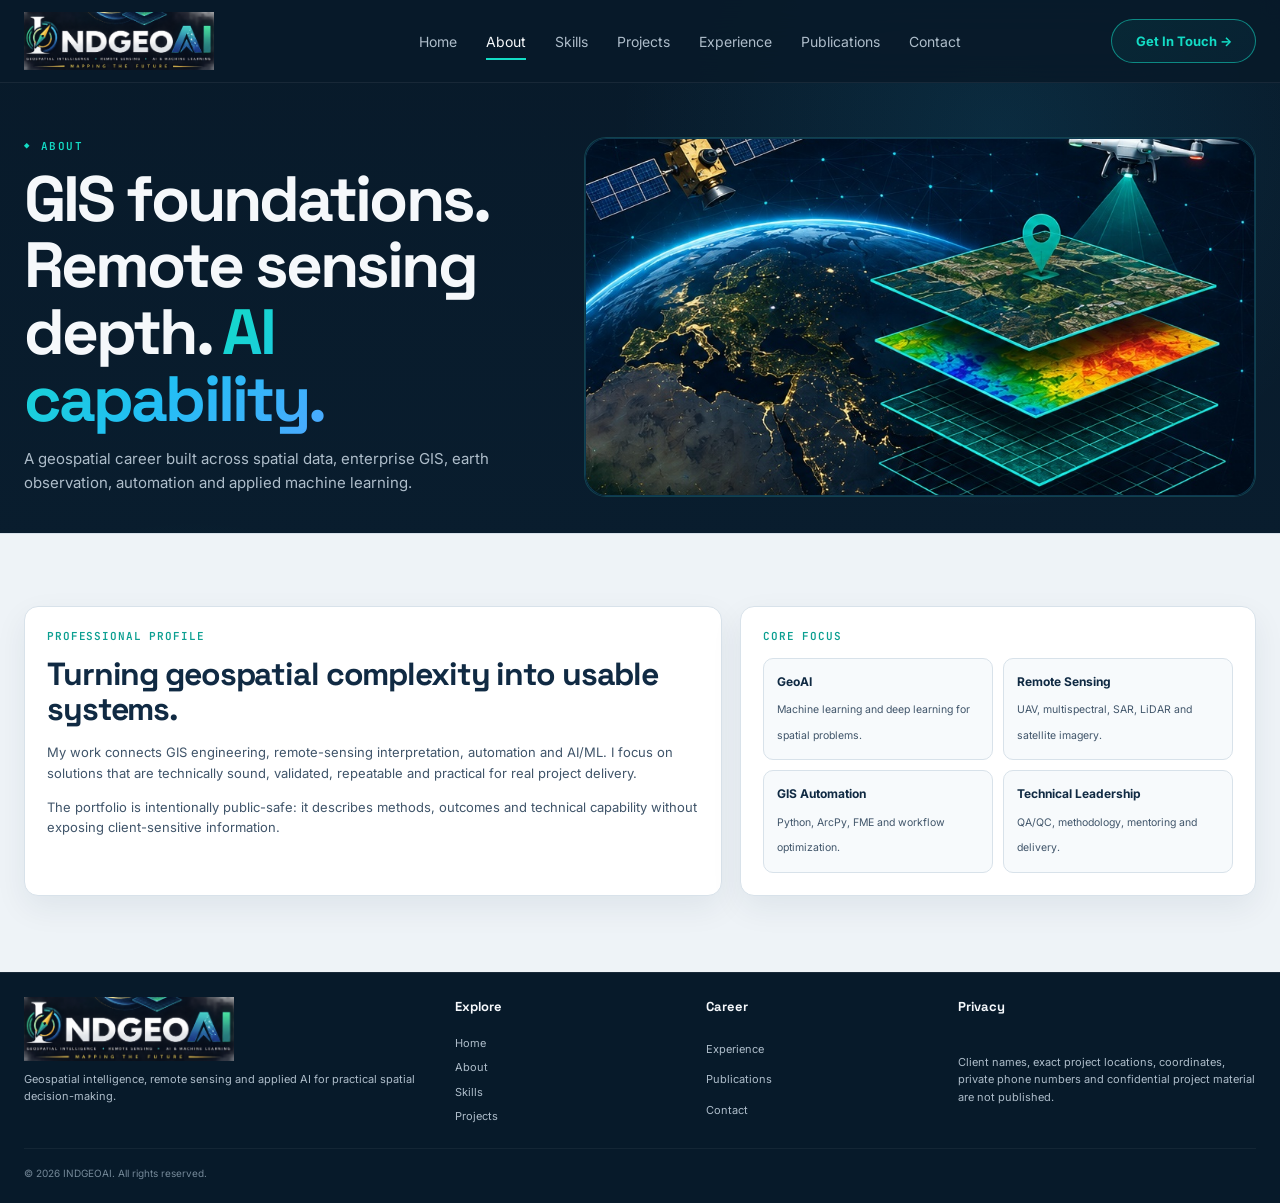
==== commit 4d256029: "Add files via upload" ====
--- a/about.html
+++ b/about.html
@@ -1,41 +1,33 @@
 <!doctype html><html lang="en"><head>
 <meta charset="utf-8"><meta name="viewport" content="width=device-width,initial-scale=1">
 <meta name="description" content="INDGEOAI — Geospatial AI, Remote Sensing and GIS portfolio.">
-<style>
-html,body{margin:0;width:100%;overflow-x:hidden}
-.site-header{position:sticky;top:0;z-index:50}
-.container{width:min(1240px,calc(100% - 42px));margin:0 auto}
-.nav{min-height:76px;display:flex;align-items:center;justify-content:space-between;gap:22px}
-.logo-img{display:block;height:52px;width:auto;max-width:245px;object-fit:contain}
-.hero{display:grid;grid-template-columns:minmax(0,1.02fr) minmax(0,.98fr);gap:46px;align-items:center}
-@media(max-width:1050px){.hero{grid-template-columns:1fr}}
-</style>
-
 <title>About | INDGEOAI</title>
 <link rel="icon" type="image/png" href="assets/favicon.png">
 <link rel="preconnect" href="https://fonts.googleapis.com"><link rel="preconnect" href="https://fonts.gstatic.com" crossorigin>
-<link href="https://fonts.googleapis.com/css2?family=Inter:wght@400;500;600&family=JetBrains+Mono:wght@400;500;600&family=Space+Grotesk:wght@500;600;700&display=swap" rel="stylesheet">
-<link rel="stylesheet" href="indgeoai-v4.css?v=4"></head><body><div class="grid-overlay"></div>
-<header class="site-header"><div class="container nav">
-<a href="index.html" class="logo-wrap"><img src="assets/logo.png" class="logo-img" alt="INDGEOAI"></a>
-<button class="menu-btn" aria-label="Toggle menu">Menu</button>
+<link href="https://fonts.googleapis.com/css2?family=Inter:wght@400;500;600;700&family=JetBrains+Mono:wght@400;500;600&family=Space+Grotesk:wght@500;600;700&display=swap" rel="stylesheet">
+<link rel="stylesheet" href="indgeoai-v5.css?v=10">
+</head><body><div class="bg-grid"></div><header class="site-header"><div class="container nav">
+<a href="index.html"><img class="logo-img" src="assets/logo.png" alt="INDGEOAI logo"></a>
+<button class="menu-btn" aria-label="Open navigation">Menu</button>
 <nav class="nav-links"><a href="index.html" class="">Home</a><a href="about.html" class="active">About</a><a href="skills.html" class="">Skills</a><a href="projects.html" class="">Projects</a><a href="experience.html" class="">Experience</a><a href="publications.html" class="">Publications</a><a href="contact.html" class="">Contact</a></nav>
-<div class="nav-actions"><a class="cta" href="contact.html">Get In Touch</a></div>
+<div class="nav-actions"><a class="header-cta" href="contact.html">Get In Touch →</a></div>
 </div></header><main>
-<section class="container page-hero"><div class="eyebrow">About</div><h1>Built on GIS fundamentals. Expanded through <span>AI.</span></h1><p>A career spanning field mapping, enterprise GIS, remote sensing, automation and applied machine learning.</p></section>
-<section class="section"><div class="container">
-<div class="section-head"><div><div class="eyebrow">Profile</div><h2>Geospatial practitioner focused on practical outcomes.</h2></div><p>My work connects spatial data quality, remote-sensing interpretation, GIS automation and AI/ML deployment. I focus on solutions that can be validated, repeated and used in real operational workflows.</p></div>
-<div class="cards">
-<div class="card"><span class="tag">GIS</span><h3>Enterprise & Spatial Systems</h3><p>ArcGIS Pro, Online, Enterprise, Survey123, Field Maps, dashboards, spatial databases and automation.</p></div>
-<div class="card"><span class="tag">Remote Sensing</span><h3>Earth Observation</h3><p>UAV, multispectral, LiDAR, SAR and satellite analysis for environmental and engineering applications.</p></div>
-<div class="card"><span class="tag">AI / ML</span><h3>Applied GeoAI</h3><p>Semantic segmentation, object detection, Random Forest terrain models, OCR and API-based deployment.</p></div>
-<div class="card"><span class="tag">Leadership</span><h3>Technical Delivery</h3><p>Project leadership, QA/QC, analyst mentoring, methodology design and stakeholder communication.</p></div>
-</div></div></section>
+<section class="container page-hero reveal"><div><div class="kicker">About</div><h1>GIS foundations. Remote sensing depth. <span class="gradient-text">AI capability.</span></h1><p>A geospatial career built across spatial data, enterprise GIS, earth observation, automation and applied machine learning.</p></div><div class="page-scene"><img class="page-hero-image" src="assets/hero-geoai-v2.jpg" alt="Synthetic GeoAI globe, satellite, drone and map layers"></div></section>
+<section class="section section-border"><div class="container about-grid">
+<div class="story-card reveal"><div class="dash-title">Professional Profile</div><h2 class="section-title" style="font-size:32px;margin-bottom:16px">Turning geospatial complexity into usable systems.</h2><p>My work connects GIS engineering, remote-sensing interpretation, automation and AI/ML. I focus on solutions that are technically sound, validated, repeatable and practical for real project delivery.</p><p style="margin-top:13px">The portfolio is intentionally public-safe: it describes methods, outcomes and technical capability without exposing client-sensitive information.</p></div>
+<div class="focus-card reveal"><div class="dash-title">Core Focus</div><div class="focus-grid">
+<div class="focus-item"><b>GeoAI</b><span>Machine learning and deep learning for spatial problems.</span></div>
+<div class="focus-item"><b>Remote Sensing</b><span>UAV, multispectral, SAR, LiDAR and satellite imagery.</span></div>
+<div class="focus-item"><b>GIS Automation</b><span>Python, ArcPy, FME and workflow optimization.</span></div>
+<div class="focus-item"><b>Technical Leadership</b><span>QA/QC, methodology, mentoring and delivery.</span></div>
+</div></div>
+</div></section>
 </main><footer class="footer"><div class="container">
 <div class="footer-grid">
-<div><img src="assets/logo.png" class="footer-logo" alt="INDGEOAI"><p style="margin-top:12px">Geospatial intelligence, remote sensing and applied AI for practical spatial decision-making.</p></div>
-<div class="footer-col"><h4>Explore</h4><a href="about.html">About</a><a href="skills.html">Skills</a><a href="projects.html">Projects</a></div>
+<div><img src="assets/logo.png" class="footer-logo" alt="INDGEOAI"><p style="margin-top:10px">Geospatial intelligence, remote sensing and applied AI for practical spatial decision-making.</p></div>
+<div class="footer-col"><h4>Explore</h4><a href="index.html">Home</a><a href="about.html">About</a><a href="skills.html">Skills</a><a href="projects.html">Projects</a></div>
 <div class="footer-col"><h4>Career</h4><a href="experience.html">Experience</a><a href="publications.html">Publications</a><a href="contact.html">Contact</a></div>
-<div class="footer-col"><h4>Privacy</h4><p>No phone number, home address, tracking scripts or confidential client material is published.</p></div>
-</div><div class="footer-bottom"><span>© 2026 INDGEOAI</span><span>HTTPS · Static site · GitHub Pages</span></div>
-</div></footer><script src="indgeoai-v4.js?v=4"></script></body></html>+<div class="footer-col"><h4>Privacy</h4><p>Client names, exact project locations, coordinates, private phone numbers and confidential project material are not published.</p></div>
+</div>
+<div class="footer-bottom"><span>© 2026 INDGEOAI. All rights reserved.</span></div>
+</div></footer><script src="indgeoai-v5.js?v=10"></script></body></html>
--- a/indgeoai-v5.css
+++ b/indgeoai-v5.css
@@ -0,0 +1,706 @@
+
+:root{
+  --bg:#081a2a;
+  --bg2:#0c2133;
+  --bg3:#10283c;
+  --panel:#0e2639;
+  --panel2:#122f45;
+  --panel3:#17384f;
+  --line:#25475c;
+  --line2:#35617a;
+  --text:#f5f8fb;
+  --muted:#aebdca;
+  --dim:#748898;
+  --teal:#13dcc5;
+  --cyan:#22bff4;
+  --blue:#4da9ff;
+  --green:#70d548;
+  --gold:#f2b741;
+  --danger:#ff796c;
+  --display:"Space Grotesk",Inter,system-ui,sans-serif;
+  --body:Inter,system-ui,-apple-system,BlinkMacSystemFont,"Segoe UI",sans-serif;
+  --mono:"JetBrains Mono",ui-monospace,SFMono-Regular,Consolas,monospace;
+  --max:1320px;
+}
+*{box-sizing:border-box;margin:0;padding:0}
+html{scroll-behavior:smooth}
+body{
+  min-height:100vh;color:var(--text);font-family:var(--body);line-height:1.6;
+  background:
+    radial-gradient(circle at 78% 11%,rgba(34,191,244,.10),transparent 26%),
+    radial-gradient(circle at 15% 70%,rgba(19,220,197,.06),transparent 24%),
+    linear-gradient(180deg,var(--bg) 0%,#091d2e 46%,var(--bg2) 100%);
+  -webkit-font-smoothing:antialiased;
+}
+a{text-decoration:none;color:inherit}
+img{display:block;max-width:100%}
+button,input,textarea{font:inherit}
+button{cursor:pointer}
+::selection{background:rgba(19,220,197,.25)}
+.container{width:min(var(--max),calc(100% - 48px));margin-inline:auto}
+.bg-grid{
+  position:fixed;inset:0;pointer-events:none;z-index:-2;opacity:.24;
+  background-image:linear-gradient(rgba(255,255,255,.025) 1px,transparent 1px),linear-gradient(90deg,rgba(255,255,255,.025) 1px,transparent 1px);
+  background-size:68px 68px;
+  mask-image:radial-gradient(ellipse 82% 62% at 58% 8%,black 30%,transparent 82%);
+}
+
+/* Header */
+.site-header{
+  position:sticky;top:0;z-index:100;background:rgba(8,26,42,.90);backdrop-filter:blur(18px);
+  border-bottom:1px solid rgba(255,255,255,.065);
+}
+.nav{height:82px;display:grid;grid-template-columns:290px 1fr 190px;align-items:center;gap:22px}
+.logo-img{height:58px;width:auto;max-width:280px;object-fit:contain}
+.nav-links{display:flex;align-items:center;justify-content:center;gap:29px;color:var(--muted);font-size:14px}
+.nav-links a{position:relative;padding:29px 0 27px;white-space:nowrap;transition:.2s}
+.nav-links a:hover,.nav-links a.active{color:var(--text)}
+.nav-links a:after{content:"";position:absolute;height:2px;left:0;right:100%;bottom:20px;background:var(--teal);transition:.2s}
+.nav-links a:hover:after,.nav-links a.active:after{right:0}
+.nav-actions{display:flex;justify-content:flex-end;align-items:center;gap:12px}
+.header-cta{
+  min-width:145px;display:inline-flex;justify-content:center;align-items:center;gap:9px;
+  border:1px solid rgba(19,220,197,.55);border-radius:999px;padding:11px 18px;color:var(--teal);
+  background:linear-gradient(135deg,rgba(19,220,197,.07),rgba(34,191,244,.05));font-weight:700;font-size:13px
+}
+.header-cta:hover{background:rgba(19,220,197,.12)}
+.menu-btn{display:none;border:1px solid var(--line);background:var(--panel);color:var(--text);border-radius:10px;padding:9px 12px}
+
+/* Typography */
+.kicker{display:flex;align-items:center;gap:10px;color:var(--teal);font:600 11px var(--mono);letter-spacing:.14em;text-transform:uppercase}
+.kicker:before{content:"◆";font-size:9px}
+h1,h2,h3,h4{font-family:var(--display)}
+.gradient-text{background:linear-gradient(135deg,var(--teal),var(--cyan) 52%,var(--blue));-webkit-background-clip:text;background-clip:text;color:transparent}
+.section-title{font-size:clamp(30px,3.6vw,48px);letter-spacing:-.035em;line-height:1.08}
+.section-copy{max-width:650px;color:var(--muted);font-size:14.5px}
+.accent-line{height:3px;width:56px;background:linear-gradient(90deg,var(--gold),transparent);margin:18px 0 24px}
+
+/* Buttons */
+.btn{display:inline-flex;align-items:center;justify-content:center;gap:9px;border-radius:10px;padding:13px 19px;font-weight:700;font-size:13px;transition:.2s}
+.btn-primary{background:linear-gradient(135deg,#119f8e,var(--teal));color:#061c23;border:1px solid var(--teal)}
+.btn-outline{border:1px solid var(--line2);color:var(--text);background:rgba(255,255,255,.018)}
+.btn:hover{transform:translateY(-2px)}
+
+/* Hero scene */
+.home-hero{padding:48px 0 26px;min-height:610px;display:grid;grid-template-columns:.92fr 1.08fr;gap:28px;align-items:center}
+.hero-copy h1{font-size:clamp(44px,5.3vw,72px);line-height:1.04;letter-spacing:-.045em;margin-top:18px}
+.hero-copy p{font-size:17px;color:var(--muted);max-width:640px;margin-top:22px}
+.hero-actions{display:flex;gap:12px;flex-wrap:wrap;margin-top:28px}
+.geo-stage{position:relative;height:500px;min-width:0}
+.geo-stage svg{position:absolute;inset:0;width:100%;height:100%}
+.globe-glow{filter:drop-shadow(0 0 30px rgba(34,191,244,.18))}
+.scene-label{
+  position:absolute;right:24px;bottom:28px;padding:12px 14px;border-radius:12px;border:1px solid rgba(255,255,255,.08);
+  background:rgba(8,27,43,.72);backdrop-filter:blur(8px);font:500 10px var(--mono);color:var(--muted);letter-spacing:.04em
+}
+
+/* Metric bar */
+.metric-bar{display:grid;grid-template-columns:repeat(5,1fr);border:1px solid var(--line);border-radius:16px;background:linear-gradient(180deg,rgba(18,47,69,.9),rgba(11,33,51,.85));overflow:hidden;margin:16px auto 42px}
+.metric-item{min-height:106px;display:grid;grid-template-columns:48px 1fr;gap:13px;align-items:center;padding:20px;border-right:1px solid var(--line)}
+.metric-item:last-child{border-right:none}
+.metric-icon{width:42px;height:42px;border:1px solid rgba(19,220,197,.35);border-radius:11px;display:grid;place-items:center;color:var(--teal);font-size:22px;background:rgba(19,220,197,.05)}
+.metric-item strong{font:700 29px var(--display);color:var(--cyan);display:block;line-height:1}
+.metric-item span{color:var(--muted);font-size:11px}
+
+/* Section shared */
+.section{padding:66px 0}
+.section-border{border-top:1px solid rgba(255,255,255,.055)}
+.section-head{display:flex;align-items:end;justify-content:space-between;gap:30px;margin-bottom:28px}
+.section-head .left{display:grid;gap:9px}
+
+/* Visual project cards */
+.project-grid{display:grid;grid-template-columns:repeat(4,1fr);gap:16px}
+.project-card{border:1px solid var(--line);background:linear-gradient(180deg,var(--panel),rgba(10,31,48,.96));border-radius:14px;overflow:hidden;transition:.22s;min-width:0}
+.project-card:hover{transform:translateY(-4px);border-color:var(--line2);box-shadow:0 18px 45px rgba(0,0,0,.16)}
+.project-art{height:150px;position:relative;overflow:hidden;background:#12324a}
+.project-art svg{width:100%;height:100%}
+.project-body{padding:16px}
+.project-card h3{font-size:17px;margin:0 0 8px}
+.project-card p{font-size:12.7px;color:var(--muted);min-height:60px}
+.pills{display:flex;gap:7px;flex-wrap:wrap;margin-top:12px}
+.pill{font:500 9.5px var(--mono);border:1px solid rgba(19,220,197,.38);border-radius:999px;padding:4px 8px;color:var(--teal)}
+.pill.green{border-color:rgba(112,213,72,.38);color:var(--green)}
+.pill.blue{border-color:rgba(77,169,255,.4);color:var(--blue)}
+.card-arrow{width:28px;height:28px;border:1px solid rgba(19,220,197,.4);border-radius:50%;display:grid;place-items:center;color:var(--teal);margin-left:auto;margin-top:-29px}
+
+/* Page hero */
+.page-hero{padding:54px 0 36px;display:grid;grid-template-columns:.88fr 1.12fr;gap:32px;align-items:center}
+.page-hero h1{font-size:clamp(42px,5vw,64px);line-height:1.04;letter-spacing:-.045em;margin-top:13px}
+.page-hero p{color:var(--muted);font-size:15px;margin-top:15px;max-width:620px}
+.page-scene{height:260px;position:relative}
+.page-scene svg{width:100%;height:100%}
+
+/* Filters */
+.filters{display:flex;gap:10px;flex-wrap:wrap;margin:6px 0 24px}
+.filter-btn{border:1px solid var(--line);background:rgba(255,255,255,.018);color:var(--muted);padding:9px 14px;border-radius:8px;font-size:11px;transition:.2s}
+.filter-btn:hover{border-color:var(--line2);color:var(--text)}
+.filter-btn.active{background:linear-gradient(135deg,#118f82,#13bda9);border-color:var(--teal);color:#061c23;font-weight:700}
+.project-card.hidden{display:none}
+
+/* Experience dashboard */
+.career-wrap{border:1px solid var(--line);border-radius:16px;padding:18px 20px;background:rgba(13,38,57,.88)}
+.career-track{display:grid;grid-template-columns:repeat(5,1fr);gap:0;position:relative;padding-bottom:30px}
+.career-track:after{content:"";position:absolute;left:20px;right:20px;bottom:9px;height:2px;background:linear-gradient(90deg,var(--teal),var(--cyan),var(--blue),var(--gold))}
+.career-step{padding:8px 20px;border-right:1px solid var(--line);position:relative;min-height:138px}
+.career-step:last-child{border-right:none}
+.career-step:after{content:"";position:absolute;width:13px;height:13px;border-radius:50%;background:var(--bg);border:3px solid var(--cyan);bottom:-27px;left:50%;transform:translateX(-50%);box-shadow:0 0 0 4px rgba(34,191,244,.08)}
+.career-year{font:500 10px var(--mono);color:var(--cyan);margin-bottom:6px}
+.career-step h3{font-size:15px;margin-bottom:6px}
+.career-step p{font-size:11.3px;color:var(--muted)}
+.dashboard-grid{display:grid;grid-template-columns:1fr 1.05fr 1.05fr .78fr;gap:14px;margin-top:14px}
+.dash-card{border:1px solid var(--line);border-radius:14px;background:var(--panel);padding:18px;min-width:0}
+.dash-title{font:600 11px var(--mono);letter-spacing:.08em;text-transform:uppercase;color:var(--teal);margin-bottom:14px}
+.dash-list{display:grid;gap:12px}
+.dash-row{display:grid;grid-template-columns:34px 1fr;gap:10px;align-items:start}
+.dash-icon{width:32px;height:32px;border:1px solid rgba(19,220,197,.3);border-radius:8px;display:grid;place-items:center;color:var(--teal)}
+.dash-row b{font-size:12.5px;display:block}
+.dash-row span{font-size:11px;color:var(--muted)}
+.skill-mini{display:grid;grid-template-columns:1fr 1fr;gap:8px}
+.skill-mini div{padding:10px;border:1px solid var(--line);border-radius:9px;color:var(--muted);font-size:11px;background:rgba(255,255,255,.015)}
+.education-item{display:grid;grid-template-columns:36px 1fr;gap:10px;margin-bottom:14px}
+.education-item b{font-size:12px}
+.education-item span{display:block;color:var(--muted);font-size:10.5px}
+.glance{display:grid;gap:13px}
+.glance-item{display:grid;grid-template-columns:34px 1fr;gap:10px;align-items:center}
+.glance-item strong{display:block;color:var(--cyan);font:700 23px var(--display);line-height:1}
+.glance-item span{font-size:10.5px;color:var(--muted)}
+.bottom-dashboard{display:grid;grid-template-columns:1fr 1fr 1.2fr;gap:14px;margin-top:14px}
+.bullet-list{padding-left:16px;color:var(--muted);font-size:11.5px}
+.bullet-list li{margin-bottom:7px}
+
+/* About / skills */
+.about-grid{display:grid;grid-template-columns:1.15fr .85fr;gap:18px}
+.story-card,.focus-card{border:1px solid var(--line);border-radius:14px;background:var(--panel);padding:22px}
+.story-card p,.focus-card p{color:var(--muted);font-size:13px}
+.focus-grid{display:grid;grid-template-columns:1fr 1fr;gap:10px;margin-top:15px}
+.focus-item{padding:13px;border:1px solid var(--line);border-radius:10px;background:rgba(255,255,255,.015)}
+.focus-item b{display:block;font-size:12px;margin-bottom:4px}
+.focus-item span{font-size:10.5px;color:var(--muted)}
+.skills-grid{display:grid;grid-template-columns:repeat(3,1fr);gap:14px}
+.skill-card{border:1px solid var(--line);border-radius:14px;background:var(--panel);padding:19px}
+.skill-card h3{font-size:16px;margin-bottom:12px}
+.skill-tags{display:flex;flex-wrap:wrap;gap:7px}
+.skill-tag{font-size:10.5px;color:var(--muted);border:1px solid var(--line);border-radius:999px;padding:6px 9px;background:rgba(255,255,255,.015)}
+
+/* Publications */
+.pub-layout{display:grid;grid-template-columns:1.2fr .8fr;gap:16px}
+.pub-card{border:1px solid var(--line);background:var(--panel);border-radius:14px;padding:20px}
+.pub-item{padding:16px 0;border-bottom:1px solid var(--line)}
+.pub-item:last-child{border-bottom:none}
+.pub-item small{color:var(--teal);font:500 10px var(--mono)}
+.pub-item h3{font-size:16px;margin:6px 0}
+.pub-item p{font-size:11.5px;color:var(--muted)}
+.award-grid{display:grid;gap:10px}
+.award{display:grid;grid-template-columns:40px 1fr;gap:11px;padding:13px;border:1px solid var(--line);border-radius:10px;background:rgba(255,255,255,.015)}
+.award .icon{width:38px;height:38px;border-radius:10px;border:1px solid rgba(242,183,65,.36);display:grid;place-items:center;color:var(--gold)}
+.award b{font-size:12px;display:block}
+.award span{font-size:10.5px;color:var(--muted)}
+
+/* Contact */
+.contact-grid{display:grid;grid-template-columns:1fr 1.15fr;gap:34px}
+.contact-side{display:grid;gap:14px}
+.contact-cards{display:grid;grid-template-columns:1fr 1fr;gap:12px}
+.contact-card{border:1px solid var(--line);border-radius:14px;background:var(--panel);padding:18px}
+.contact-card .big-icon{width:46px;height:46px;border-radius:50%;border:1px solid rgba(19,220,197,.4);display:grid;place-items:center;color:var(--teal);font-size:20px;margin-bottom:12px}
+.contact-card h3{font-size:15px}.contact-card p{font-size:11.5px;color:var(--muted);margin:5px 0 12px}
+.contact-card a{font:500 10.5px var(--mono);color:var(--teal)}
+.project-inquiry{display:flex;justify-content:space-between;gap:15px;align-items:center;border:1px solid var(--line);border-radius:14px;background:var(--panel);padding:18px}
+.project-inquiry p{font-size:11.5px;color:var(--muted)}
+.form-card{border-left:1px solid var(--line);padding-left:34px}
+.form-card h2{color:var(--cyan);font-size:20px;margin-bottom:10px}
+.contact-form{display:grid;grid-template-columns:1fr 1fr;gap:10px;background:var(--panel);border:1px solid var(--line);padding:16px;border-radius:14px}
+.contact-form input,.contact-form textarea{
+  border:1px solid var(--line);border-radius:7px;background:#0b2335;color:var(--text);padding:12px;outline:none;font-size:11px
+}
+.contact-form input:focus,.contact-form textarea:focus{border-color:var(--teal)}
+.contact-form textarea{grid-column:1/-1;min-height:112px;resize:vertical}
+.contact-form button{grid-column:1/-1}
+.services{display:grid;grid-template-columns:repeat(4,1fr);gap:12px;margin-top:18px}
+.service-card{border:1px solid var(--line);border-radius:12px;background:var(--panel);padding:16px}
+.service-card b{display:block;font-size:12.5px;margin:8px 0 5px}
+.service-card p{font-size:10.5px;color:var(--muted)}
+
+/* Footer */
+.footer{margin-top:0;border-top:1px solid rgba(255,255,255,.06);background:rgba(6,22,35,.55);padding:24px 0 22px}
+.footer-grid{display:grid;grid-template-columns:1.35fr .75fr .75fr 1fr;gap:28px}
+.footer-logo{height:64px;width:auto;max-width:290px;object-fit:contain}
+.footer p,.footer a{font-size:11px;color:var(--muted)}
+.footer h4{font-size:13px;margin-bottom:10px}
+.footer-col{display:grid;gap:7px}
+.footer-bottom{display:flex;justify-content:space-between;gap:16px;color:var(--dim);font-size:10px;border-top:1px solid rgba(255,255,255,.05);padding-top:16px;margin-top:22px}
+
+/* Animation */
+.reveal{opacity:0;transform:translateY(10px);transition:.45s ease}
+.reveal.in{opacity:1;transform:none}
+
+/* Responsive */
+@media(max-width:1180px){
+  .nav{grid-template-columns:240px 1fr 160px}.logo-img{height:50px}.nav-links{gap:18px;font-size:13px}
+  .project-grid{grid-template-columns:repeat(3,1fr)}
+  .dashboard-grid{grid-template-columns:1fr 1fr}.bottom-dashboard{grid-template-columns:1fr 1fr}
+}
+@media(max-width:920px){
+  .nav{grid-template-columns:1fr auto}.menu-btn{display:block}.nav-actions{display:none}
+  .nav-links{display:none;position:absolute;left:24px;right:24px;top:76px;flex-direction:column;align-items:stretch;padding:14px;border:1px solid var(--line);border-radius:12px;background:var(--panel);box-shadow:0 18px 40px rgba(0,0,0,.28)}
+  .nav-links.open{display:flex}.nav-links a{padding:9px 11px}.nav-links a:after{display:none}
+  .home-hero,.page-hero,.about-grid,.contact-grid,.pub-layout{grid-template-columns:1fr}
+  .geo-stage{height:400px}.page-scene{height:220px}
+  .metric-bar{grid-template-columns:repeat(3,1fr)}.metric-item:nth-child(3){border-right:none}
+  .project-grid{grid-template-columns:repeat(2,1fr)}
+  .career-track{grid-template-columns:1fr}.career-track:after{display:none}.career-step{border-right:none;border-bottom:1px solid var(--line);min-height:auto}.career-step:after{display:none}
+  .form-card{border-left:none;padding-left:0}.services{grid-template-columns:repeat(2,1fr)}
+  .footer-grid{grid-template-columns:1fr 1fr}
+}
+@media(max-width:640px){
+  .container{width:calc(100% - 26px)}
+  .home-hero{padding-top:34px}.hero-copy h1{font-size:44px}.geo-stage{height:340px}
+  .metric-bar,.project-grid,.dashboard-grid,.bottom-dashboard,.skills-grid,.contact-cards,.services,.footer-grid{grid-template-columns:1fr}
+  .metric-item{border-right:none;border-bottom:1px solid var(--line)}
+  .section-head{align-items:flex-start;flex-direction:column}
+  .focus-grid{grid-template-columns:1fr}
+  .contact-form{grid-template-columns:1fr}.contact-form textarea,.contact-form button{grid-column:1}
+  .footer-bottom{flex-direction:column}
+}
+
+
+/* ===== V6 synthetic geospatial imagery ===== */
+.project-art img{
+  width:100%;
+  height:100%;
+  display:block;
+  object-fit:cover;
+  object-position:center;
+  transition:transform .35s ease, filter .35s ease;
+}
+.project-card:hover .project-art img{
+  transform:scale(1.035);
+  filter:saturate(1.06) contrast(1.03);
+}
+.hero-image{
+  position:absolute;
+  inset:0;
+  width:100%;
+  height:100%;
+  object-fit:cover;
+  object-position:center;
+  border-radius:22px;
+  border:1px solid rgba(34,191,244,.18);
+  box-shadow:0 22px 65px rgba(0,0,0,.18);
+}
+.geo-stage:after{
+  content:"";
+  position:absolute;
+  inset:0;
+  border-radius:22px;
+  background:linear-gradient(90deg,rgba(8,26,42,.18),transparent 38%,rgba(8,26,42,.06));
+  pointer-events:none;
+}
+.page-hero-image{
+  width:100%;
+  height:100%;
+  object-fit:cover;
+  object-position:center;
+  border-radius:20px;
+  border:1px solid rgba(34,191,244,.16);
+  box-shadow:0 18px 50px rgba(0,0,0,.16);
+}
+.page-scene{overflow:hidden;border-radius:20px}
+
+
+/* ===== V7 hero-fit correction ===== */
+.hero-image,
+.page-hero-image{
+  object-fit:contain !important;
+  object-position:center center !important;
+  background:#0a1e30;
+}
+.geo-stage{
+  display:flex;
+  align-items:center;
+  justify-content:center;
+  overflow:hidden;
+  border-radius:22px;
+}
+.hero-image{
+  inset:0;
+  padding:0;
+}
+.page-scene{
+  background:#0a1e30;
+}
+
+/* V8 clickable project-detail interactions */
+.card-arrow{text-decoration:none;transition:transform .18s ease,background .18s ease,border-color .18s ease}
+.card-arrow:hover,.card-arrow:focus-visible{transform:translateX(3px);background:rgba(19,220,197,.10);border-color:var(--teal);outline:none}
+.detail-projects{display:grid;gap:18px}
+.detail-project{scroll-margin-top:105px;border:1px solid var(--line);background:linear-gradient(180deg,var(--panel),rgba(10,31,48,.96));border-radius:16px;padding:24px}
+.detail-project-head{display:flex;justify-content:space-between;gap:24px;align-items:flex-start}
+.detail-project h2{font-size:26px;margin:8px 0 9px}
+.detail-project p{color:var(--muted);max-width:760px;font-size:13px}
+.detail-bullets{margin:18px 0 16px;padding-left:19px;color:var(--muted);font-size:13px}
+.detail-bullets li{margin-bottom:8px}
+.back-link{white-space:nowrap;color:var(--teal);font:500 11px var(--mono);border:1px solid var(--line);border-radius:999px;padding:7px 10px}
+.back-link:hover{border-color:var(--teal);background:rgba(19,220,197,.06)}
+@media(max-width:640px){.detail-project-head{flex-direction:column}.back-link{align-self:flex-start}}
+
+
+/* ===== Hero image fit update =====
+   Overrides the earlier V7 contain rule so page hero artwork fills its panel.
+*/
+.page-scene {
+  width: 100%;
+  height: 360px;
+  overflow: hidden;
+  border-radius: 22px;
+  border: 1px solid rgba(52, 211, 199, 0.20);
+  background: #0a1e30;
+}
+
+.page-hero-image {
+  width: 100%;
+  height: 100%;
+  display: block;
+  object-fit: cover !important;
+  object-position: center 45% !important;
+  border-radius: 22px;
+}
+
+@media (max-width: 768px) {
+  .page-scene {
+    height: 260px;
+  }
+
+  .page-hero-image {
+    object-position: center !important;
+  }
+}
+
+
+/* =========================================================
+   V9 HYBRID PROFESSIONAL THEME
+   Dark branded header/hero/footer + light consulting content
+   ========================================================= */
+
+:root{
+  --light-bg:#f4f7fa;
+  --light-bg-2:#eef3f7;
+  --light-card:#ffffff;
+  --light-border:#d8e2ea;
+  --light-border-strong:#c7d5df;
+  --light-heading:#102a43;
+  --light-text:#40556a;
+  --light-muted:#667b8f;
+  --light-shadow:0 12px 32px rgba(16,42,67,.07);
+}
+
+/* Keep the branded hero/header areas dark. */
+.site-header,
+.home-hero,
+.page-hero{
+  color:var(--text);
+}
+
+/* Main content sections become clean, consulting-style light surfaces. */
+main > .section,
+main > section.section{
+  background:var(--light-bg);
+  color:var(--light-heading);
+}
+
+main > .section.section-border,
+main > section.section.section-border{
+  border-top:1px solid var(--light-border);
+}
+
+/* A subtle alternating light section can be used without becoming stark white. */
+main > .section:nth-of-type(even){
+  background:var(--light-bg-2);
+}
+
+/* General text treatment inside light content sections. */
+main > .section h1,
+main > .section h2,
+main > .section h3,
+main > .section h4,
+main > .section b,
+main > .section strong{
+  color:var(--light-heading);
+}
+
+main > .section p,
+main > .section li,
+main > .section span:not(.pill):not(.skill-tag):not(.filter-btn),
+main > .section .section-copy{
+  color:var(--light-text);
+}
+
+main > .section .kicker,
+main > .section .dash-title{
+  color:#0c9f91;
+}
+
+/* Preserve branded accent/metric colors where they are intentional. */
+main > .section .gradient-text{
+  background:linear-gradient(135deg,#0cae9c,#149bc9 52%,#347fd9);
+  -webkit-background-clip:text;
+  background-clip:text;
+  color:transparent;
+}
+
+/* Shared light card system */
+.project-card,
+.detail-project,
+.dash-card,
+.story-card,
+.focus-card,
+.skill-card,
+.pub-card,
+.contact-card,
+.project-inquiry,
+.service-card,
+.career-wrap{
+  background:var(--light-card) !important;
+  border-color:var(--light-border) !important;
+  box-shadow:var(--light-shadow);
+  color:var(--light-heading);
+}
+
+.project-card:hover,
+.detail-project:hover,
+.dash-card:hover,
+.skill-card:hover,
+.contact-card:hover,
+.service-card:hover{
+  border-color:var(--light-border-strong) !important;
+  box-shadow:0 16px 38px rgba(16,42,67,.10);
+}
+
+/* Project cards */
+.project-body h3,
+.detail-project h2{
+  color:var(--light-heading);
+}
+
+.project-card p,
+.detail-project p,
+.detail-bullets,
+.detail-bullets li{
+  color:var(--light-text) !important;
+}
+
+.project-art{
+  border-bottom:1px solid var(--light-border);
+}
+
+/* Keep tags colorful on the light background. */
+.pill{
+  background:#effaf8;
+  border-color:#a9ddd7;
+  color:#087f75;
+}
+.pill.green{
+  background:#f3faed;
+  border-color:#c7e5ae;
+  color:#4f8d2d;
+}
+.pill.blue{
+  background:#edf7ff;
+  border-color:#b7d8f1;
+  color:#2677ad;
+}
+
+.card-arrow,
+.back-link{
+  background:#f4fbfa;
+  border-color:#b6ddd9;
+  color:#088d82;
+}
+
+/* Filters on Projects page */
+.filters{
+  margin-top:4px;
+}
+
+.filter-btn{
+  background:#ffffff;
+  color:#53697d;
+  border-color:var(--light-border);
+  box-shadow:0 2px 8px rgba(16,42,67,.03);
+}
+
+.filter-btn:hover{
+  color:var(--light-heading);
+  border-color:#9eb5c6;
+}
+
+.filter-btn.active{
+  color:#ffffff;
+  border-color:#0da998;
+  background:linear-gradient(135deg,#0b988a,#12b7a5);
+}
+
+/* Experience / dashboard components */
+.career-step{
+  border-right-color:var(--light-border);
+}
+
+.career-track:after{
+  background:linear-gradient(90deg,#12b6a5,#179ecb,#397fd0,#e7aa32);
+}
+
+.career-year{
+  color:#0e948a;
+}
+
+.career-step p,
+.dash-row span,
+.education-item span,
+.glance-item span,
+.bullet-list{
+  color:var(--light-text) !important;
+}
+
+.dash-icon,
+.metric-icon{
+  background:#eef9f8;
+  border-color:#b8dfdc;
+  color:#0b9489;
+}
+
+.skill-mini div,
+.focus-item{
+  background:#f7fafc;
+  border-color:var(--light-border);
+  color:var(--light-text);
+}
+
+/* Skills page */
+.skill-tag{
+  background:#f6f9fb;
+  border-color:var(--light-border);
+  color:#40556a;
+}
+
+/* Publications */
+.pub-item{
+  border-bottom-color:var(--light-border);
+}
+
+.pub-item small{
+  color:#0b9187;
+}
+
+.award{
+  background:#fbfcfd;
+  border-color:var(--light-border);
+}
+
+.award .icon{
+  background:#fff9e9;
+  border-color:#e9d39a;
+  color:#c78d16;
+}
+
+/* Contact page */
+.form-card{
+  border-left-color:var(--light-border);
+}
+
+.form-card h2{
+  color:#0a8f88;
+}
+
+.contact-form{
+  background:#ffffff;
+  border-color:var(--light-border);
+  box-shadow:var(--light-shadow);
+}
+
+.contact-form input,
+.contact-form textarea{
+  background:#f8fafc;
+  border-color:var(--light-border);
+  color:var(--light-heading);
+}
+
+.contact-form input::placeholder,
+.contact-form textarea::placeholder{
+  color:#8798a8;
+}
+
+.contact-form input:focus,
+.contact-form textarea:focus{
+  border-color:#14b5a5;
+  box-shadow:0 0 0 3px rgba(20,181,165,.10);
+}
+
+/* Section spacing: turn large dark blank bands into intentional light space. */
+main > .section{
+  padding-top:72px;
+  padding-bottom:76px;
+}
+
+/* The metric bar on Home stays dark as a premium transition element. */
+.metric-bar{
+  background:linear-gradient(180deg,rgba(18,47,69,.96),rgba(11,33,51,.95));
+  color:var(--text);
+}
+
+.metric-bar strong{
+  color:var(--cyan);
+}
+
+.metric-bar span{
+  color:var(--muted);
+}
+
+/* Footer remains dark and visually separate. */
+.footer{
+  background:#071a2a !important;
+  color:var(--text);
+  border-top:1px solid rgba(255,255,255,.07);
+}
+
+.footer h4{
+  color:var(--text);
+}
+
+.footer p,
+.footer a{
+  color:var(--muted);
+}
+
+/* Responsive refinements for the hybrid layout */
+@media(max-width:920px){
+  main > .section{
+    padding-top:58px;
+    padding-bottom:62px;
+  }
+}
+
+@media(max-width:640px){
+  main > .section{
+    padding-top:46px;
+    padding-bottom:50px;
+  }
+
+  .project-card,
+  .detail-project,
+  .dash-card,
+  .story-card,
+  .focus-card,
+  .skill-card,
+  .pub-card,
+  .contact-card,
+  .project-inquiry,
+  .service-card,
+  .career-wrap{
+    box-shadow:0 8px 24px rgba(16,42,67,.06);
+  }
+}
+
+/* V10 final footer transition — no empty dark band before footer */
+.footer{
+  margin-top:0 !important;
+  padding-top:24px;
+}
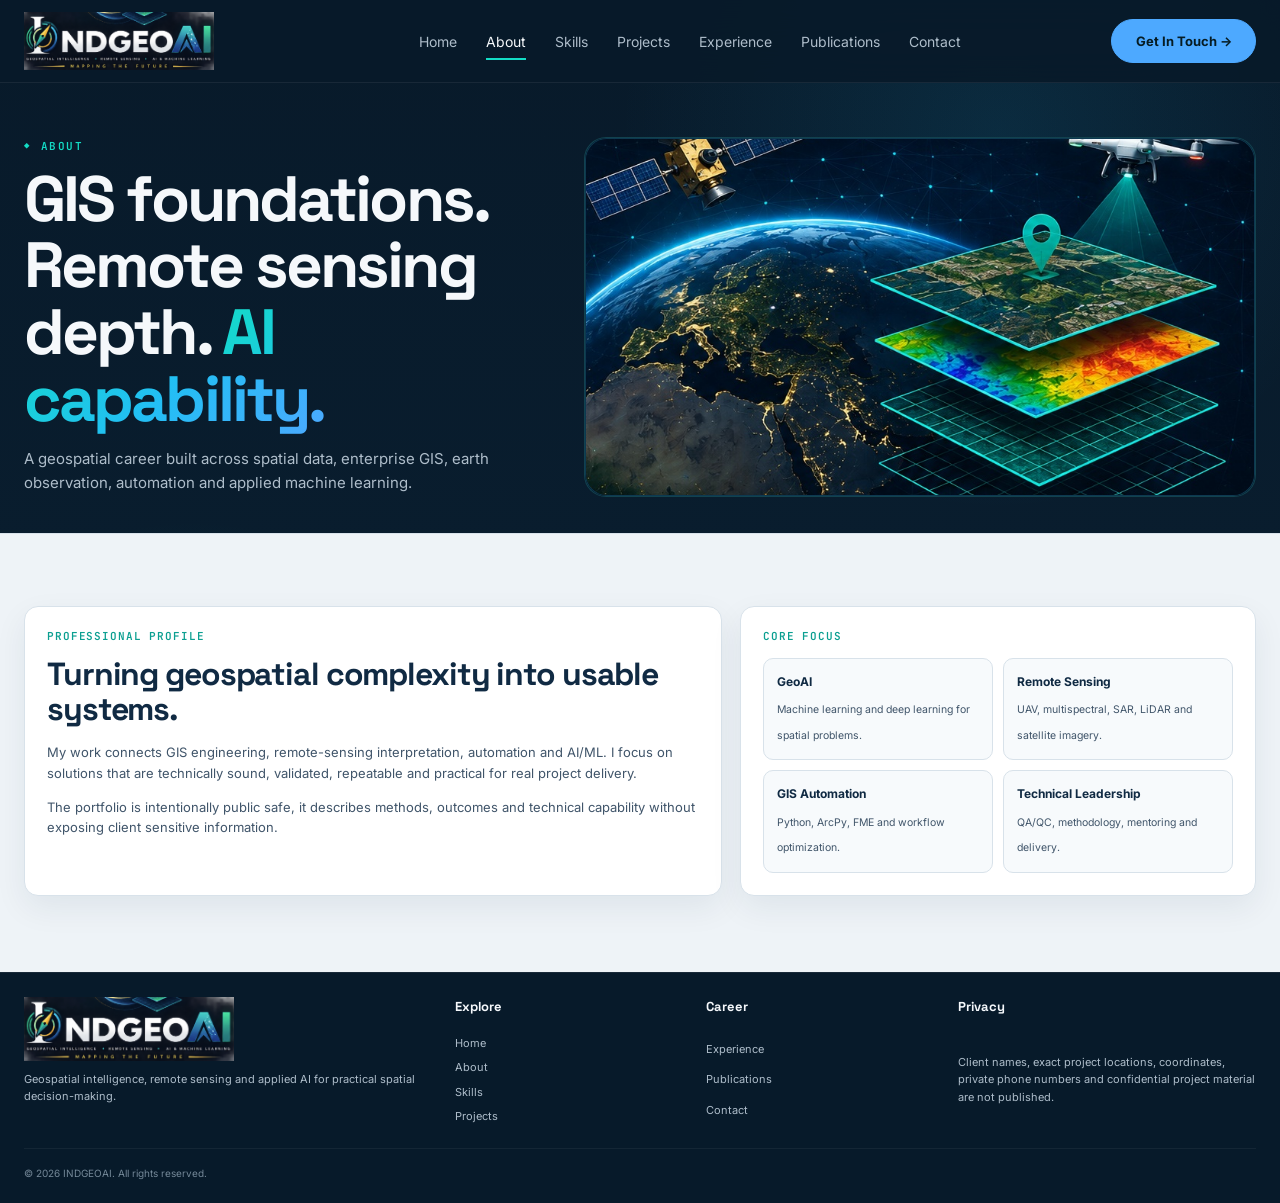
==== commit c0b9c25a: "Revise professional profile description in about.html Updated text for clarity and removed sensitive" ====
--- a/about.html
+++ b/about.html
@@ -14,7 +14,7 @@
 </div></header><main>
 <section class="container page-hero reveal"><div><div class="kicker">About</div><h1>GIS foundations. Remote sensing depth. <span class="gradient-text">AI capability.</span></h1><p>A geospatial career built across spatial data, enterprise GIS, earth observation, automation and applied machine learning.</p></div><div class="page-scene"><img class="page-hero-image" src="assets/hero-geoai-v2.jpg" alt="Synthetic GeoAI globe, satellite, drone and map layers"></div></section>
 <section class="section section-border"><div class="container about-grid">
-<div class="story-card reveal"><div class="dash-title">Professional Profile</div><h2 class="section-title" style="font-size:32px;margin-bottom:16px">Turning geospatial complexity into usable systems.</h2><p>My work connects GIS engineering, remote-sensing interpretation, automation and AI/ML. I focus on solutions that are technically sound, validated, repeatable and practical for real project delivery.</p><p style="margin-top:13px">The portfolio is intentionally public-safe: it describes methods, outcomes and technical capability without exposing client-sensitive information.</p></div>
+<div class="story-card reveal"><div class="dash-title">Professional Profile</div><h2 class="section-title" style="font-size:32px;margin-bottom:16px">Turning geospatial complexity into usable systems.</h2><p>My work connects GIS engineering, remote-sensing interpretation, automation and AI/ML. I focus on solutions that are technically sound, validated, repeatable and practical for real project delivery.</p><p style="margin-top:13px">The portfolio is intentionally public safe, it describes methods, outcomes and technical capability without exposing client sensitive information.</p></div>
 <div class="focus-card reveal"><div class="dash-title">Core Focus</div><div class="focus-grid">
 <div class="focus-item"><b>GeoAI</b><span>Machine learning and deep learning for spatial problems.</span></div>
 <div class="focus-item"><b>Remote Sensing</b><span>UAV, multispectral, SAR, LiDAR and satellite imagery.</span></div>
@@ -30,4 +30,4 @@
 <div class="footer-col"><h4>Privacy</h4><p>Client names, exact project locations, coordinates, private phone numbers and confidential project material are not published.</p></div>
 </div>
 <div class="footer-bottom"><span>© 2026 INDGEOAI. All rights reserved.</span></div>
-</div></footer><script src="indgeoai-v5.js?v=10"></script></body></html>+</div></footer><script src="indgeoai-v5.js?v=10"></script></body></html>
--- a/indgeoai-v5.css
+++ b/indgeoai-v5.css
@@ -704,3 +704,31 @@
   margin-top:0 !important;
   padding-top:24px;
 }
+/* =========================================================
+   V11 CTA COLOR — match the blue end of "Intelligence"
+   ========================================================= */
+
+.btn-primary{
+  background:var(--blue) !important;
+  border-color:var(--blue) !important;
+  color:#061c23 !important;
+}
+
+.btn-primary:hover{
+  background:var(--cyan) !important;
+  border-color:var(--cyan) !important;
+  color:#061c23 !important;
+}
+
+/* Header Get In Touch pill */
+.header-cta{
+  background:var(--blue) !important;
+  border-color:var(--blue) !important;
+  color:#061c23 !important;
+}
+
+.header-cta:hover{
+  background:var(--cyan) !important;
+  border-color:var(--cyan) !important;
+  color:#061c23 !important;
+}
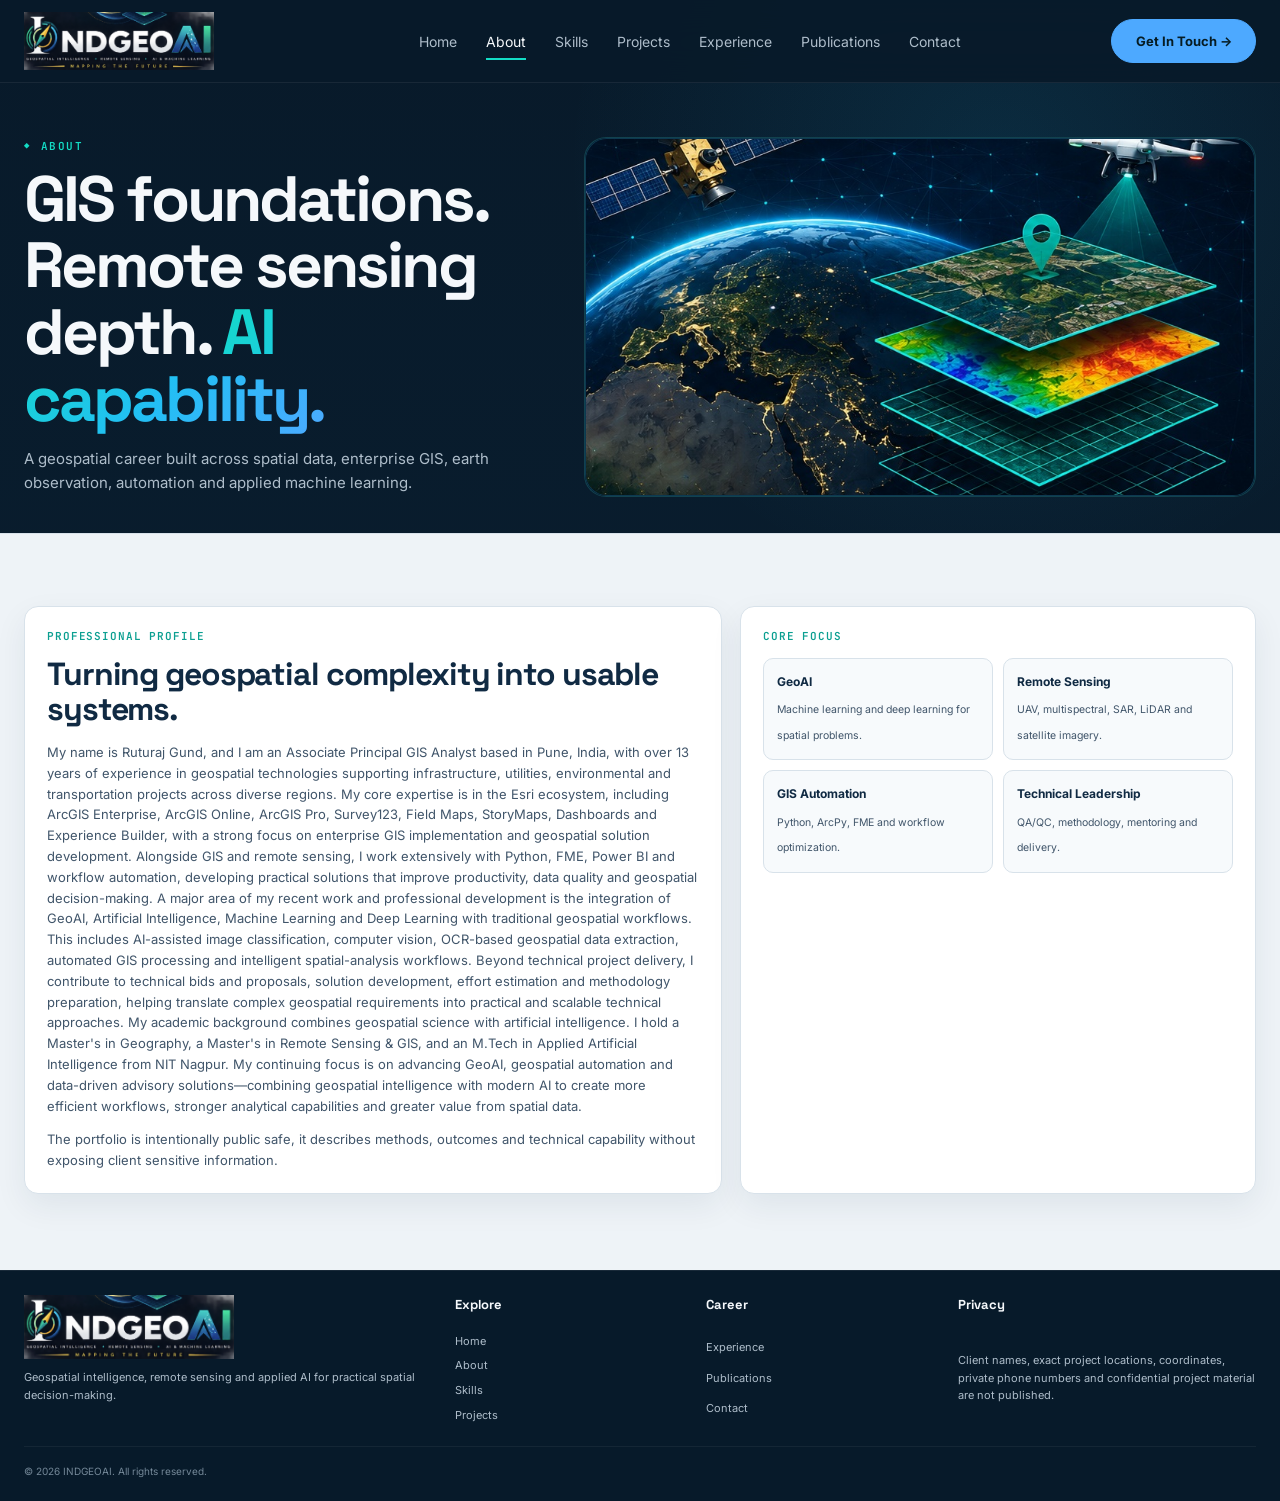
==== commit 9b9165e8: "Enhance about.html with professional profile details Added detailed professional profile and core fo" ====
--- a/about.html
+++ b/about.html
@@ -14,7 +14,19 @@
 </div></header><main>
 <section class="container page-hero reveal"><div><div class="kicker">About</div><h1>GIS foundations. Remote sensing depth. <span class="gradient-text">AI capability.</span></h1><p>A geospatial career built across spatial data, enterprise GIS, earth observation, automation and applied machine learning.</p></div><div class="page-scene"><img class="page-hero-image" src="assets/hero-geoai-v2.jpg" alt="Synthetic GeoAI globe, satellite, drone and map layers"></div></section>
 <section class="section section-border"><div class="container about-grid">
-<div class="story-card reveal"><div class="dash-title">Professional Profile</div><h2 class="section-title" style="font-size:32px;margin-bottom:16px">Turning geospatial complexity into usable systems.</h2><p>My work connects GIS engineering, remote-sensing interpretation, automation and AI/ML. I focus on solutions that are technically sound, validated, repeatable and practical for real project delivery.</p><p style="margin-top:13px">The portfolio is intentionally public safe, it describes methods, outcomes and technical capability without exposing client sensitive information.</p></div>
+<div class="story-card reveal"><div class="dash-title">Professional Profile</div><h2 class="section-title" style="font-size:32px;margin-bottom:16px">Turning geospatial complexity into usable systems.</h2><p>My name is Ruturaj Gund, and I am an Associate Principal GIS Analyst based in Pune, India, with over 13 years of experience in geospatial technologies supporting infrastructure, utilities, environmental and transportation projects across diverse regions.
+
+My core expertise is in the Esri ecosystem, including ArcGIS Enterprise, ArcGIS Online, ArcGIS Pro, Survey123, Field Maps, StoryMaps, Dashboards and Experience Builder, with a strong focus on enterprise GIS implementation and geospatial solution development.
+
+Alongside GIS and remote sensing, I work extensively with Python, FME, Power BI and workflow automation, developing practical solutions that improve productivity, data quality and geospatial decision-making.
+
+A major area of my recent work and professional development is the integration of GeoAI, Artificial Intelligence, Machine Learning and Deep Learning with traditional geospatial workflows. This includes AI-assisted image classification, computer vision, OCR-based geospatial data extraction, automated GIS processing and intelligent spatial-analysis workflows.
+
+Beyond technical project delivery, I contribute to technical bids and proposals, solution development, effort estimation and methodology preparation, helping translate complex geospatial requirements into practical and scalable technical approaches.
+
+My academic background combines geospatial science with artificial intelligence. I hold a Master's in Geography, a Master's in Remote Sensing & GIS, and an M.Tech in Applied Artificial Intelligence from NIT Nagpur.
+
+My continuing focus is on advancing GeoAI, geospatial automation and data-driven advisory solutions—combining geospatial intelligence with modern AI to create more efficient workflows, stronger analytical capabilities and greater value from spatial data.</p><p style="margin-top:13px">The portfolio is intentionally public safe, it describes methods, outcomes and technical capability without exposing client sensitive information.</p></div>
 <div class="focus-card reveal"><div class="dash-title">Core Focus</div><div class="focus-grid">
 <div class="focus-item"><b>GeoAI</b><span>Machine learning and deep learning for spatial problems.</span></div>
 <div class="focus-item"><b>Remote Sensing</b><span>UAV, multispectral, SAR, LiDAR and satellite imagery.</span></div>
--- a/indgeoai-v5.css
+++ b/indgeoai-v5.css
@@ -732,3 +732,10 @@
   border-color:var(--cyan) !important;
   color:#061c23 !important;
 }
+/*innovation CTA on one line */
+.project-inquiry .header-cta{
+  white-space: nowrap;
+  min-width: 190px;
+  justify-content: center;
+  text-align: center;
+}
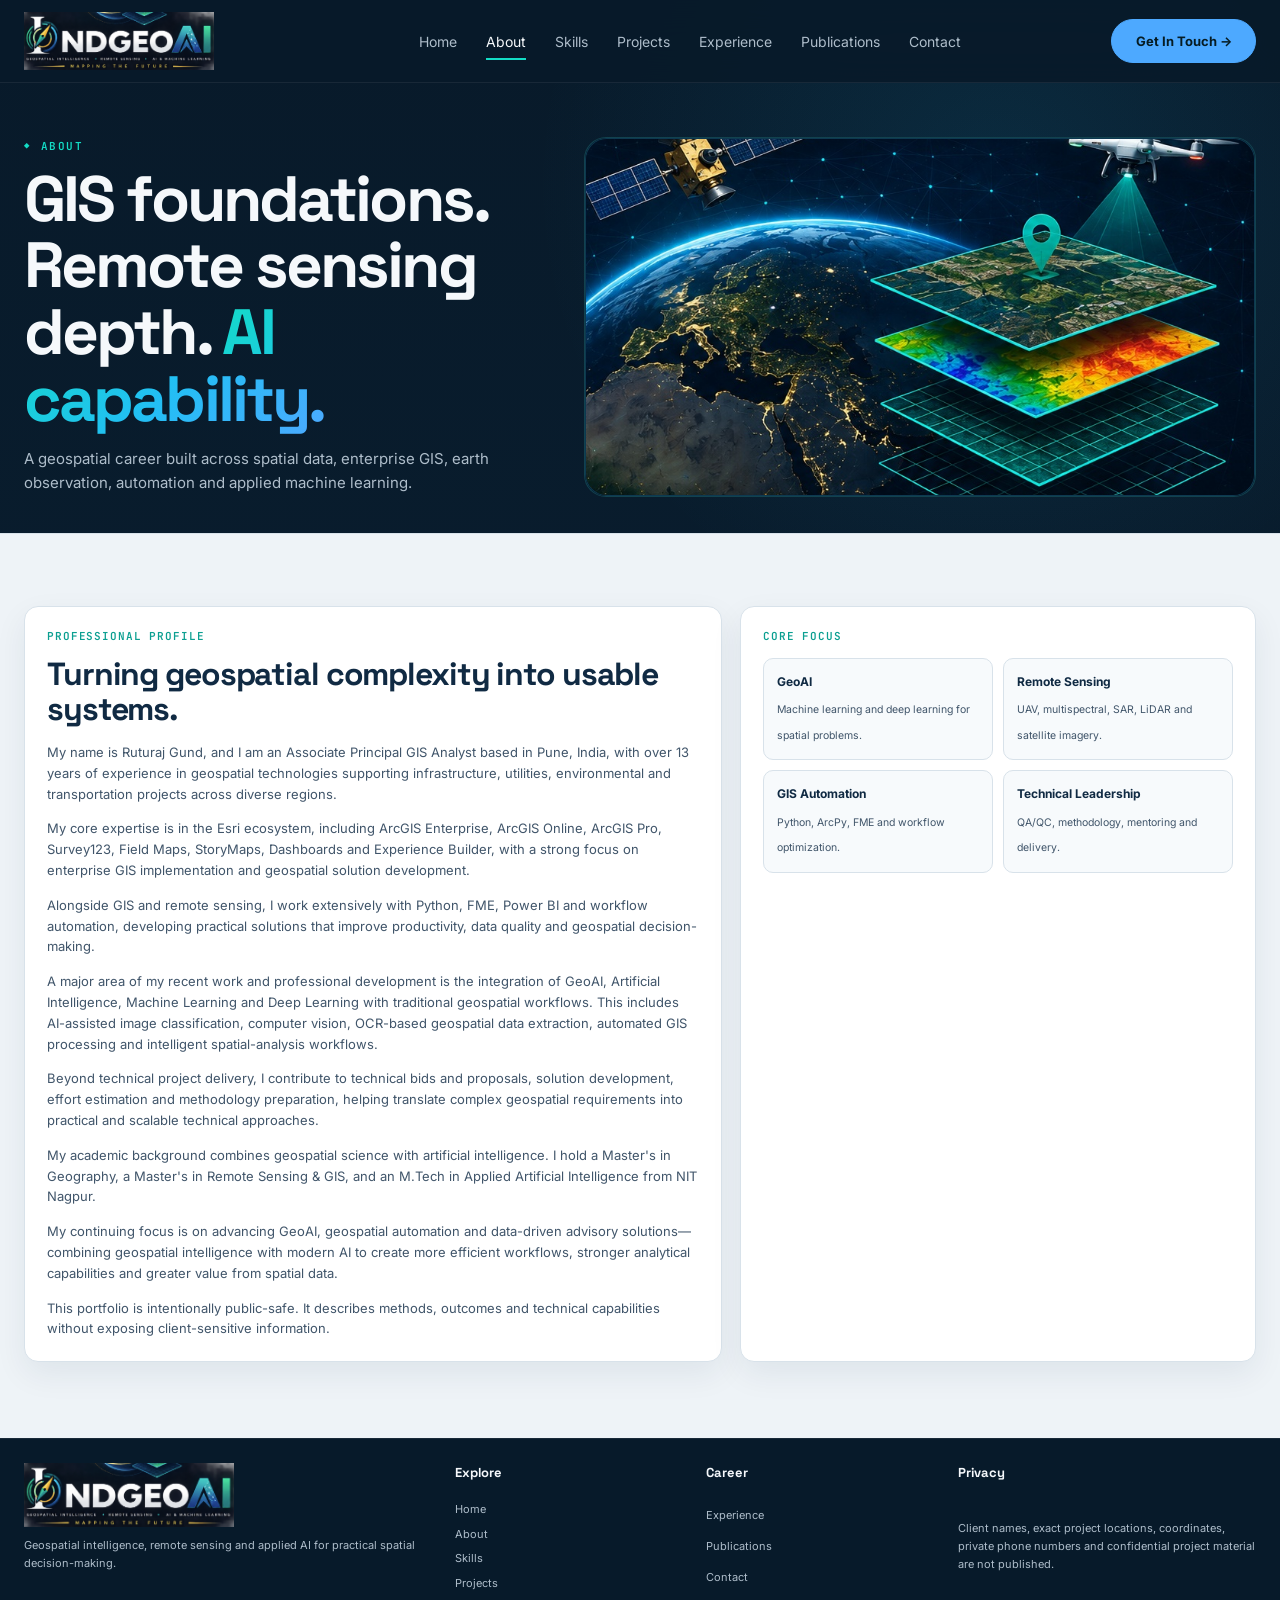
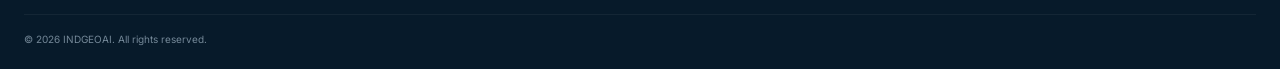
==== commit 1a596769: "Update about.html" ====
--- a/about.html
+++ b/about.html
@@ -13,27 +13,77 @@
 <div class="nav-actions"><a class="header-cta" href="contact.html">Get In Touch →</a></div>
 </div></header><main>
 <section class="container page-hero reveal"><div><div class="kicker">About</div><h1>GIS foundations. Remote sensing depth. <span class="gradient-text">AI capability.</span></h1><p>A geospatial career built across spatial data, enterprise GIS, earth observation, automation and applied machine learning.</p></div><div class="page-scene"><img class="page-hero-image" src="assets/hero-geoai-v2.jpg" alt="Synthetic GeoAI globe, satellite, drone and map layers"></div></section>
-<section class="section section-border"><div class="container about-grid">
-<div class="story-card reveal"><div class="dash-title">Professional Profile</div><h2 class="section-title" style="font-size:32px;margin-bottom:16px">Turning geospatial complexity into usable systems.</h2><p>My name is Ruturaj Gund, and I am an Associate Principal GIS Analyst based in Pune, India, with over 13 years of experience in geospatial technologies supporting infrastructure, utilities, environmental and transportation projects across diverse regions.
+<section class="section section-border">
+  <div class="container about-grid">
 
-My core expertise is in the Esri ecosystem, including ArcGIS Enterprise, ArcGIS Online, ArcGIS Pro, Survey123, Field Maps, StoryMaps, Dashboards and Experience Builder, with a strong focus on enterprise GIS implementation and geospatial solution development.
+    <div class="story-card reveal">
+      <div class="dash-title">Professional Profile</div>
 
-Alongside GIS and remote sensing, I work extensively with Python, FME, Power BI and workflow automation, developing practical solutions that improve productivity, data quality and geospatial decision-making.
+      <h2 class="section-title" style="font-size:32px;margin-bottom:16px">
+        Turning geospatial complexity into usable systems.
+      </h2>
 
-A major area of my recent work and professional development is the integration of GeoAI, Artificial Intelligence, Machine Learning and Deep Learning with traditional geospatial workflows. This includes AI-assisted image classification, computer vision, OCR-based geospatial data extraction, automated GIS processing and intelligent spatial-analysis workflows.
+      <p>
+        My name is Ruturaj Gund, and I am an Associate Principal GIS Analyst based in Pune, India, with over 13 years of experience in geospatial technologies supporting infrastructure, utilities, environmental and transportation projects across diverse regions.
+      </p>
 
-Beyond technical project delivery, I contribute to technical bids and proposals, solution development, effort estimation and methodology preparation, helping translate complex geospatial requirements into practical and scalable technical approaches.
+      <p style="margin-top:14px">
+        My core expertise is in the Esri ecosystem, including ArcGIS Enterprise, ArcGIS Online, ArcGIS Pro, Survey123, Field Maps, StoryMaps, Dashboards and Experience Builder, with a strong focus on enterprise GIS implementation and geospatial solution development.
+      </p>
 
-My academic background combines geospatial science with artificial intelligence. I hold a Master's in Geography, a Master's in Remote Sensing & GIS, and an M.Tech in Applied Artificial Intelligence from NIT Nagpur.
+      <p style="margin-top:14px">
+        Alongside GIS and remote sensing, I work extensively with Python, FME, Power BI and workflow automation, developing practical solutions that improve productivity, data quality and geospatial decision-making.
+      </p>
 
-My continuing focus is on advancing GeoAI, geospatial automation and data-driven advisory solutions—combining geospatial intelligence with modern AI to create more efficient workflows, stronger analytical capabilities and greater value from spatial data.</p><p style="margin-top:13px">The portfolio is intentionally public safe, it describes methods, outcomes and technical capability without exposing client sensitive information.</p></div>
-<div class="focus-card reveal"><div class="dash-title">Core Focus</div><div class="focus-grid">
-<div class="focus-item"><b>GeoAI</b><span>Machine learning and deep learning for spatial problems.</span></div>
-<div class="focus-item"><b>Remote Sensing</b><span>UAV, multispectral, SAR, LiDAR and satellite imagery.</span></div>
-<div class="focus-item"><b>GIS Automation</b><span>Python, ArcPy, FME and workflow optimization.</span></div>
-<div class="focus-item"><b>Technical Leadership</b><span>QA/QC, methodology, mentoring and delivery.</span></div>
-</div></div>
-</div></section>
+      <p style="margin-top:14px">
+        A major area of my recent work and professional development is the integration of GeoAI, Artificial Intelligence, Machine Learning and Deep Learning with traditional geospatial workflows. This includes AI-assisted image classification, computer vision, OCR-based geospatial data extraction, automated GIS processing and intelligent spatial-analysis workflows.
+      </p>
+
+      <p style="margin-top:14px">
+        Beyond technical project delivery, I contribute to technical bids and proposals, solution development, effort estimation and methodology preparation, helping translate complex geospatial requirements into practical and scalable technical approaches.
+      </p>
+
+      <p style="margin-top:14px">
+        My academic background combines geospatial science with artificial intelligence. I hold a Master's in Geography, a Master's in Remote Sensing &amp; GIS, and an M.Tech in Applied Artificial Intelligence from NIT Nagpur.
+      </p>
+
+      <p style="margin-top:14px">
+        My continuing focus is on advancing GeoAI, geospatial automation and data-driven advisory solutions—combining geospatial intelligence with modern AI to create more efficient workflows, stronger analytical capabilities and greater value from spatial data.
+      </p>
+
+      <p style="margin-top:14px">
+        This portfolio is intentionally public-safe. It describes methods, outcomes and technical capabilities without exposing client-sensitive information.
+      </p>
+    </div>
+
+    <div class="focus-card reveal">
+      <div class="dash-title">Core Focus</div>
+
+      <div class="focus-grid">
+        <div class="focus-item">
+          <b>GeoAI</b>
+          <span>Machine learning and deep learning for spatial problems.</span>
+        </div>
+
+        <div class="focus-item">
+          <b>Remote Sensing</b>
+          <span>UAV, multispectral, SAR, LiDAR and satellite imagery.</span>
+        </div>
+
+        <div class="focus-item">
+          <b>GIS Automation</b>
+          <span>Python, ArcPy, FME and workflow optimization.</span>
+        </div>
+
+        <div class="focus-item">
+          <b>Technical Leadership</b>
+          <span>QA/QC, methodology, mentoring and delivery.</span>
+        </div>
+      </div>
+    </div>
+
+  </div>
+</section>
 </main><footer class="footer"><div class="container">
 <div class="footer-grid">
 <div><img src="assets/logo.png" class="footer-logo" alt="INDGEOAI"><p style="margin-top:10px">Geospatial intelligence, remote sensing and applied AI for practical spatial decision-making.</p></div>
